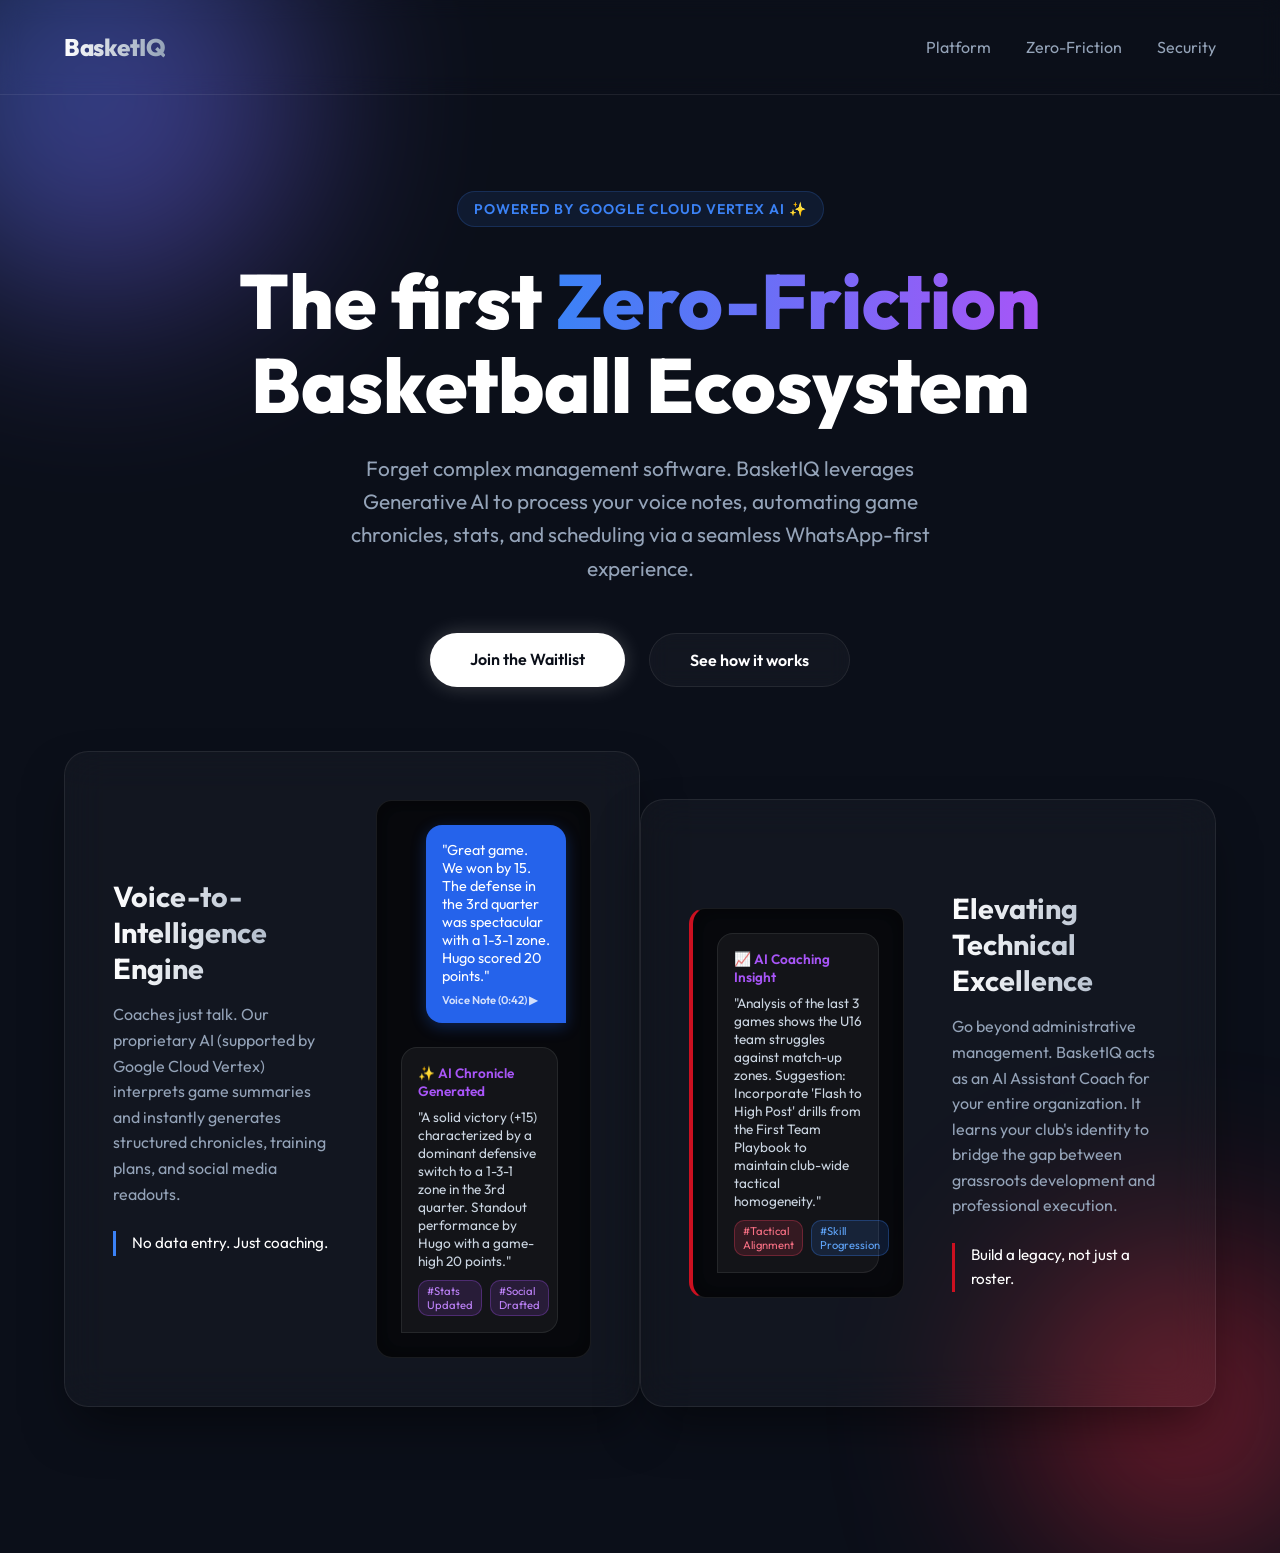
==== index.html @ 3ac37c99 "Update hero badge to Powered by Vertex AI" ====
<!DOCTYPE html>
<html lang="en">
<head>
    <meta charset="UTF-8">
    <meta name="viewport" content="width=device-width, initial-scale=1.0">
    <title>BasketIQ | The Zero-Friction AI Basketball Platform</title>
    <meta name="description" content="Revolutionizing basketball club management with Generative AI and WhatsApp-first administration.">
    <link rel="preconnect" href="https://fonts.googleapis.com">
    <link rel="preconnect" href="https://fonts.gstatic.com" crossorigin>
    <link href="https://fonts.googleapis.com/css2?family=Outfit:wght@300;400;600;800&display=swap" rel="stylesheet">
    <style>
        :root {
            --bg-color: #0b0f19;
            --text-main: #ffffff;
            --text-muted: #94a3b8;
            --accent-primary: #3b82f6;
            --accent-glow: rgba(59, 130, 246, 0.4);
            --accent-secondary: #cc1020; /* A nod to Spain/BasketCanada Red */
            --glass-bg: rgba(255, 255, 255, 0.03);
            --glass-border: rgba(255, 255, 255, 0.08);
        }

        * {
            margin: 0;
            padding: 0;
            box-sizing: border-box;
            font-family: 'Outfit', sans-serif;
        }

        body {
            background-color: var(--bg-color);
            color: var(--text-main);
            min-height: 100vh;
            overflow-x: hidden;
            position: relative;
        }

        /* Dynamic Background Orbs */
        .orb {
            position: absolute;
            border-radius: 50%;
            filter: blur(100px);
            z-index: -1;
            opacity: 0.5;
            animation: float 20s infinite ease-in-out;
        }

        .orb-1 {
            width: 400px;
            height: 400px;
            background: linear-gradient(135deg, var(--accent-primary), #8b5cf6);
            top: -100px;
            left: -100px;
        }

        .orb-2 {
            width: 300px;
            height: 300px;
            background: linear-gradient(135deg, var(--accent-secondary), #f43f5e);
            bottom: -50px;
            right: -50px;
            animation-delay: -10s;
        }

        @keyframes float {
            0%, 100% { transform: translate(0, 0) scale(1); }
            33% { transform: translate(30px, -50px) scale(1.1); }
            66% { transform: translate(-20px, 20px) scale(0.9); }
        }

        /* Navigation */
        nav {
            display: flex;
            justify-content: space-between;
            align-items: center;
            padding: 2rem 5%;
            backdrop-filter: blur(10px);
            border-bottom: 1px solid var(--glass-border);
            position: relative;
            z-index: 10;
        }

        .logo {
            font-size: 1.5rem;
            font-weight: 800;
            background: linear-gradient(to right, #fff, var(--text-muted));
            -webkit-background-clip: text;
            -webkit-text-fill-color: transparent;
            letter-spacing: -0.5px;
        }

        .nav-links a {
            color: var(--text-muted);
            text-decoration: none;
            margin-left: 2rem;
            font-weight: 400;
            transition: color 0.3s ease;
        }

        .nav-links a:hover {
            color: var(--text-main);
        }

        /* Hero Section */
        .hero {
            display: flex;
            flex-direction: column;
            align-items: center;
            justify-content: center;
            text-align: center;
            padding: 6rem 5% 4rem;
            min-height: 70vh;
            position: relative;
            z-index: 10;
        }

        .badge {
            background: rgba(59, 130, 246, 0.1);
            color: var(--accent-primary);
            padding: 0.5rem 1rem;
            border-radius: 20px;
            font-size: 0.875rem;
            font-weight: 600;
            margin-bottom: 2rem;
            border: 1px solid rgba(59, 130, 246, 0.2);
            text-transform: uppercase;
            letter-spacing: 1px;
            animation: pulse-border 2s infinite;
        }

        @keyframes pulse-border {
            0% { border-color: rgba(59, 130, 246, 0.2); }
            50% { border-color: rgba(59, 130, 246, 0.6); }
            100% { border-color: rgba(59, 130, 246, 0.2); }
        }

        h1 {
            font-size: clamp(3rem, 6vw, 5rem);
            font-weight: 800;
            line-height: 1.1;
            margin-bottom: 1.5rem;
            max-width: 900px;
        }

        h1 span {
            background: linear-gradient(to right, var(--accent-primary), #a855f7);
            -webkit-background-clip: text;
            -webkit-text-fill-color: transparent;
        }

        .subtitle {
            font-size: clamp(1.1rem, 2vw, 1.3rem);
            color: var(--text-muted);
            max-width: 600px;
            margin-bottom: 3rem;
            line-height: 1.6;
        }

        .cta-group {
            display: flex;
            gap: 1.5rem;
            flex-wrap: wrap;
            justify-content: center;
        }

        .btn {
            padding: 1rem 2.5rem;
            border-radius: 50px;
            font-size: 1rem;
            font-weight: 600;
            text-decoration: none;
            transition: all 0.3s ease;
            cursor: pointer;
        }

        .btn-primary {
            background: var(--text-main);
            color: var(--bg-color);
            border: none;
            box-shadow: 0 0 20px rgba(255,255,255,0.2);
            position: relative;
            overflow: hidden;
        }

        .btn-primary:after {
            content: '';
            position: absolute;
            top: 0;
            left: -100%;
            width: 100%;
            height: 100%;
            background: linear-gradient(90deg, transparent, rgba(255,255,255,0.2), transparent);
            transition: 0.5s;
        }

        .btn-primary:hover:after {
            left: 100%;
        }

        .btn-primary:hover {
            transform: translateY(-2px);
            box-shadow: 0 0 30px rgba(255,255,255,0.4);
        }

        .btn-secondary {
            background: var(--glass-bg);
            color: var(--text-main);
            border: 1px solid var(--glass-border);
            backdrop-filter: blur(10px);
        }

        .btn-secondary:hover {
            background: rgba(255, 255, 255, 0.08);
            border-color: rgba(255, 255, 255, 0.2);
        }

        /* Feature Showcase (Glassmorphism) */
        .features {
            display: flex;
            justify-content: center;
            padding: 0 5% 6rem;
            position: relative;
            z-index: 10;
        }

        .glass-card {
            background: var(--glass-bg);
            border: 1px solid var(--glass-border);
            border-radius: 24px;
            padding: 3rem;
            max-width: 900px;
            width: 100%;
            backdrop-filter: blur(20px);
            box-shadow: 0 25px 50px -12px rgba(0, 0, 0, 0.5);
            display: grid;
            grid-template-columns: 1fr 1fr;
            gap: 3rem;
            align-items: center;
            transition: transform 0.3s ease;
        }

        .glass-card:hover {
            transform: translateY(-5px);
            border-color: rgba(255, 255, 255, 0.15);
        }

        .feature-text h3 {
            font-size: 1.8rem;
            margin-bottom: 1rem;
            background: linear-gradient(to right, #fff, #94a3b8);
            -webkit-background-clip: text;
            -webkit-text-fill-color: transparent;
        }

        .feature-text p {
            color: var(--text-muted);
            line-height: 1.6;
            margin-bottom: 1.5rem;
        }

        .mockup {
            background: rgba(0,0,0,0.6);
            border: 1px solid var(--glass-border);
            border-radius: 16px;
            padding: 1.5rem;
            position: relative;
            overflow: hidden;
            box-shadow: inset 0 0 20px rgba(0,0,0,0.5);
        }

        .chat-bubble {
            background: #2563eb;
            color: white;
            padding: 1rem;
            border-radius: 16px 16px 0 16px;
            font-size: 0.9rem;
            margin-bottom: 1.5rem;
            width: 85%;
            margin-left: auto;
            position: relative;
            box-shadow: 0 4px 15px rgba(37, 99, 235, 0.3);
        }

        .chat-bubble::after {
            content: 'Voice Note (0:42) ▶';
            display: block;
            font-size: 0.7rem;
            opacity: 0.8;
            margin-top: 8px;
            font-weight: 600;
        }

        .ai-response {
            background: rgba(255, 255, 255, 0.05);
            border: 1px solid var(--glass-border);
            padding: 1rem;
            border-radius: 16px 16px 16px 0;
            font-size: 0.85rem;
            color: #cbd5e1;
            width: 95%;
            position: relative;
        }

        .ai-response strong {
            color: #a855f7;
            display: flex;
            align-items: center;
            gap: 5px;
            margin-bottom: 8px;
            font-weight: 600;
        }

        .ai-response .tags {
            margin-top: 10px;
            display: flex;
            gap: 8px;
        }

        .ai-response .tag {
            background: rgba(168, 85, 247, 0.15);
            color: #c084fc;
            padding: 3px 8px;
            border-radius: 10px;
            font-size: 0.7rem;
            border: 1px solid rgba(168, 85, 247, 0.3);
        }

        @media (max-width: 768px) {
            .glass-card {
                grid-template-columns: 1fr;
                padding: 2rem;
            }
            .nav-links {
                display: none;
            }
        }
    </style>
</head>
<body>
    <div class="orb orb-1"></div>
    <div class="orb orb-2"></div>

    <nav>
        <div class="logo">BasketIQ</div>
        <div class="nav-links">
            <a href="#demo">Platform</a>
            <a href="#">Zero-Friction</a>
            <a href="#">Security</a>
        </div>
    </nav>

    <main>
        <section class="hero">
            <div class="badge">Powered by Google Cloud Vertex AI ✨</div>
            <h1>The first <span>Zero-Friction</span><br>Basketball Ecosystem</h1>
            <p class="subtitle">Forget complex management software. BasketIQ leverages Generative AI to process your voice notes, automating game chronicles, stats, and scheduling via a seamless WhatsApp-first experience.</p>
            
            <div class="cta-group">
                <a href="mailto:ceo@basketiq.io" class="btn btn-primary">Join the Waitlist</a>
                <a href="#demo" class="btn btn-secondary">See how it works</a>
            </div>
        </section>

        <section class="features" id="demo">
            <div class="glass-card">
                <div class="feature-text">
                    <h3>Voice-to-Intelligence Engine</h3>
                    <p>Coaches just talk. Our proprietary AI (supported by Google Cloud Vertex) interprets game summaries and instantly generates structured chronicles, training plans, and social media readouts.</p>
                    <p style="font-size: 0.95rem; border-left: 3px solid var(--accent-primary); padding-left: 1rem; color: #fff;">No data entry. Just coaching.</p>
                </div>
                <div class="mockup">
                    <div class="chat-bubble">
                        "Great game. We won by 15. The defense in the 3rd quarter was spectacular with a 1-3-1 zone. Hugo scored 20 points."
                    </div>
                    <div class="ai-response">
                        <strong>✨ AI Chronicle Generated</strong>
                        "A solid victory (+15) characterized by a dominant defensive switch to a 1-3-1 zone in the 3rd quarter. Standout performance by Hugo with a game-high 20 points."
                        <div class="tags">
                            <span class="tag">#Stats Updated</span>
                            <span class="tag">#Social Drafted</span>
                        </div>
                    </div>
                </div>
            </div>

            <div class="glass-card" style="margin-top: 3rem;">
                <div class="mockup" style="border-left: 4px solid var(--accent-secondary);">
                    <div class="ai-response" style="width: 100%;">
                        <strong>📈 AI Coaching Insight</strong>
                        "Analysis of the last 3 games shows the U16 team struggles against match-up zones. Suggestion: Incorporate 'Flash to High Post' drills from the First Team Playbook to maintain club-wide tactical homogeneity."
                        <div class="tags">
                            <span class="tag" style="background: rgba(244, 63, 94, 0.15); color: #fb7185; border-color: rgba(244, 63, 94, 0.3);">#Tactical Alignment</span>
                            <span class="tag" style="background: rgba(59, 130, 246, 0.15); color: #60a5fa; border-color: rgba(59, 130, 246, 0.3);">#Skill Progression</span>
                        </div>
                    </div>
                </div>
                <div class="feature-text">
                    <h3>Elevating Technical Excellence</h3>
                    <p>Go beyond administrative management. BasketIQ acts as an AI Assistant Coach for your entire organization. It learns your club's identity to bridge the gap between grassroots development and professional execution.</p>
                    <p style="font-size: 0.95rem; border-left: 3px solid var(--accent-secondary); padding-left: 1rem; color: #fff;">Build a legacy, not just a roster.</p>
                </div>
            </div>
        </section>
    </main>
</body>
</html>
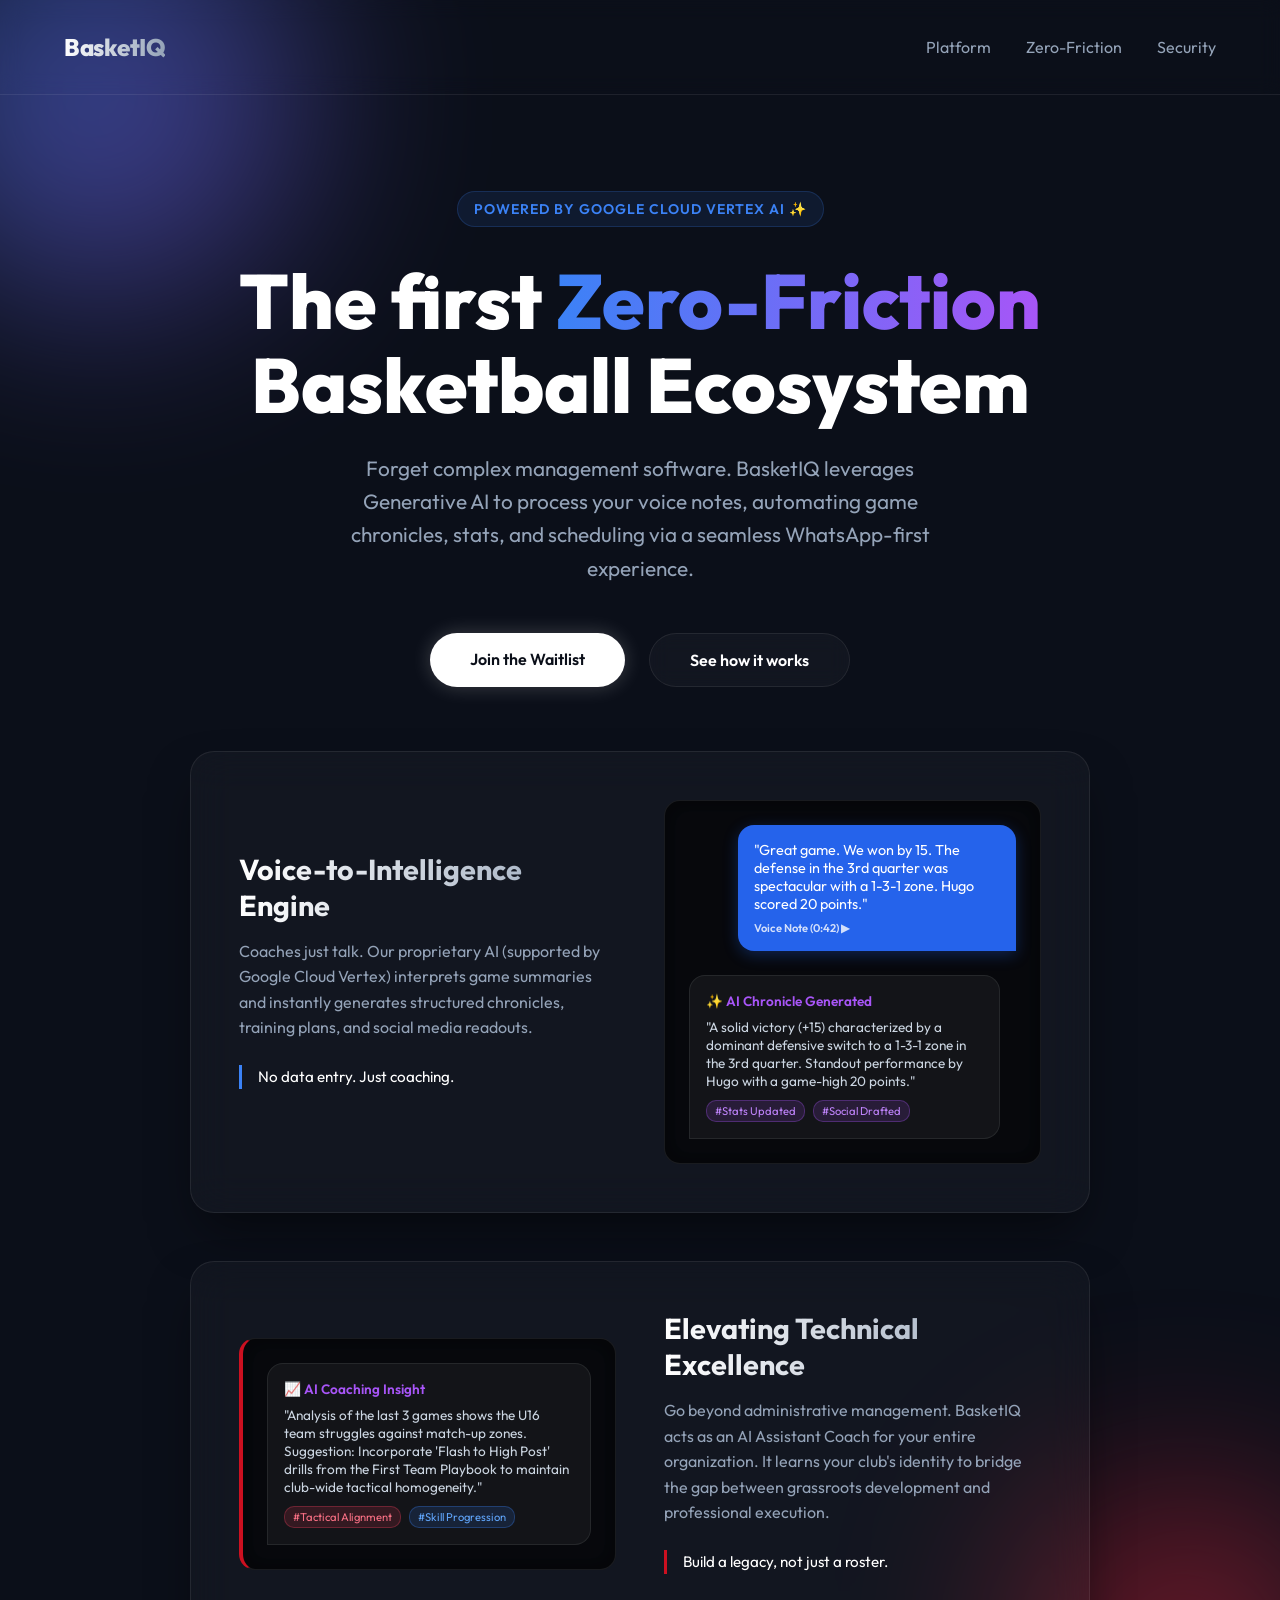
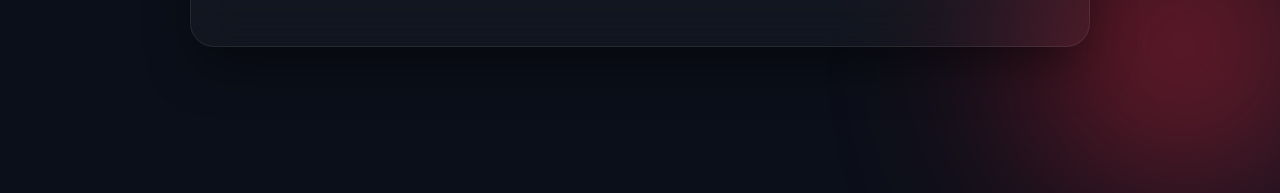
==== commit b4357c67: "Mobile first UI overhaul" ====
--- a/index.html
+++ b/index.html
@@ -217,7 +217,8 @@
         /* Feature Showcase (Glassmorphism) */
         .features {
             display: flex;
-            justify-content: center;
+            flex-direction: column;
+            align-items: center;
             padding: 0 5% 6rem;
             position: relative;
             z-index: 10;
@@ -326,12 +327,41 @@
         }
 
         @media (max-width: 768px) {
+            h1 {
+                font-size: 2.2rem;
+            }
+            .subtitle {
+                font-size: 1rem;
+            }
+            .hero {
+                padding: 4rem 5% 2rem;
+                min-height: auto;
+            }
+            .features {
+                padding-bottom: 3rem;
+            }
             .glass-card {
                 grid-template-columns: 1fr;
-                padding: 2rem;
+                padding: 1.5rem;
+                gap: 1.5rem;
+            }
+            .glass-card:nth-child(even) > .feature-text {
+                grid-row: 1;
             }
             .nav-links {
                 display: none;
+            }
+            .cta-group {
+                flex-direction: column;
+                width: 100%;
+                gap: 1rem;
+            }
+            .btn {
+                width: 100%;
+                text-align: center;
+            }
+            .chat-bubble, .ai-response {
+                width: 100%;
             }
         }
     </style>
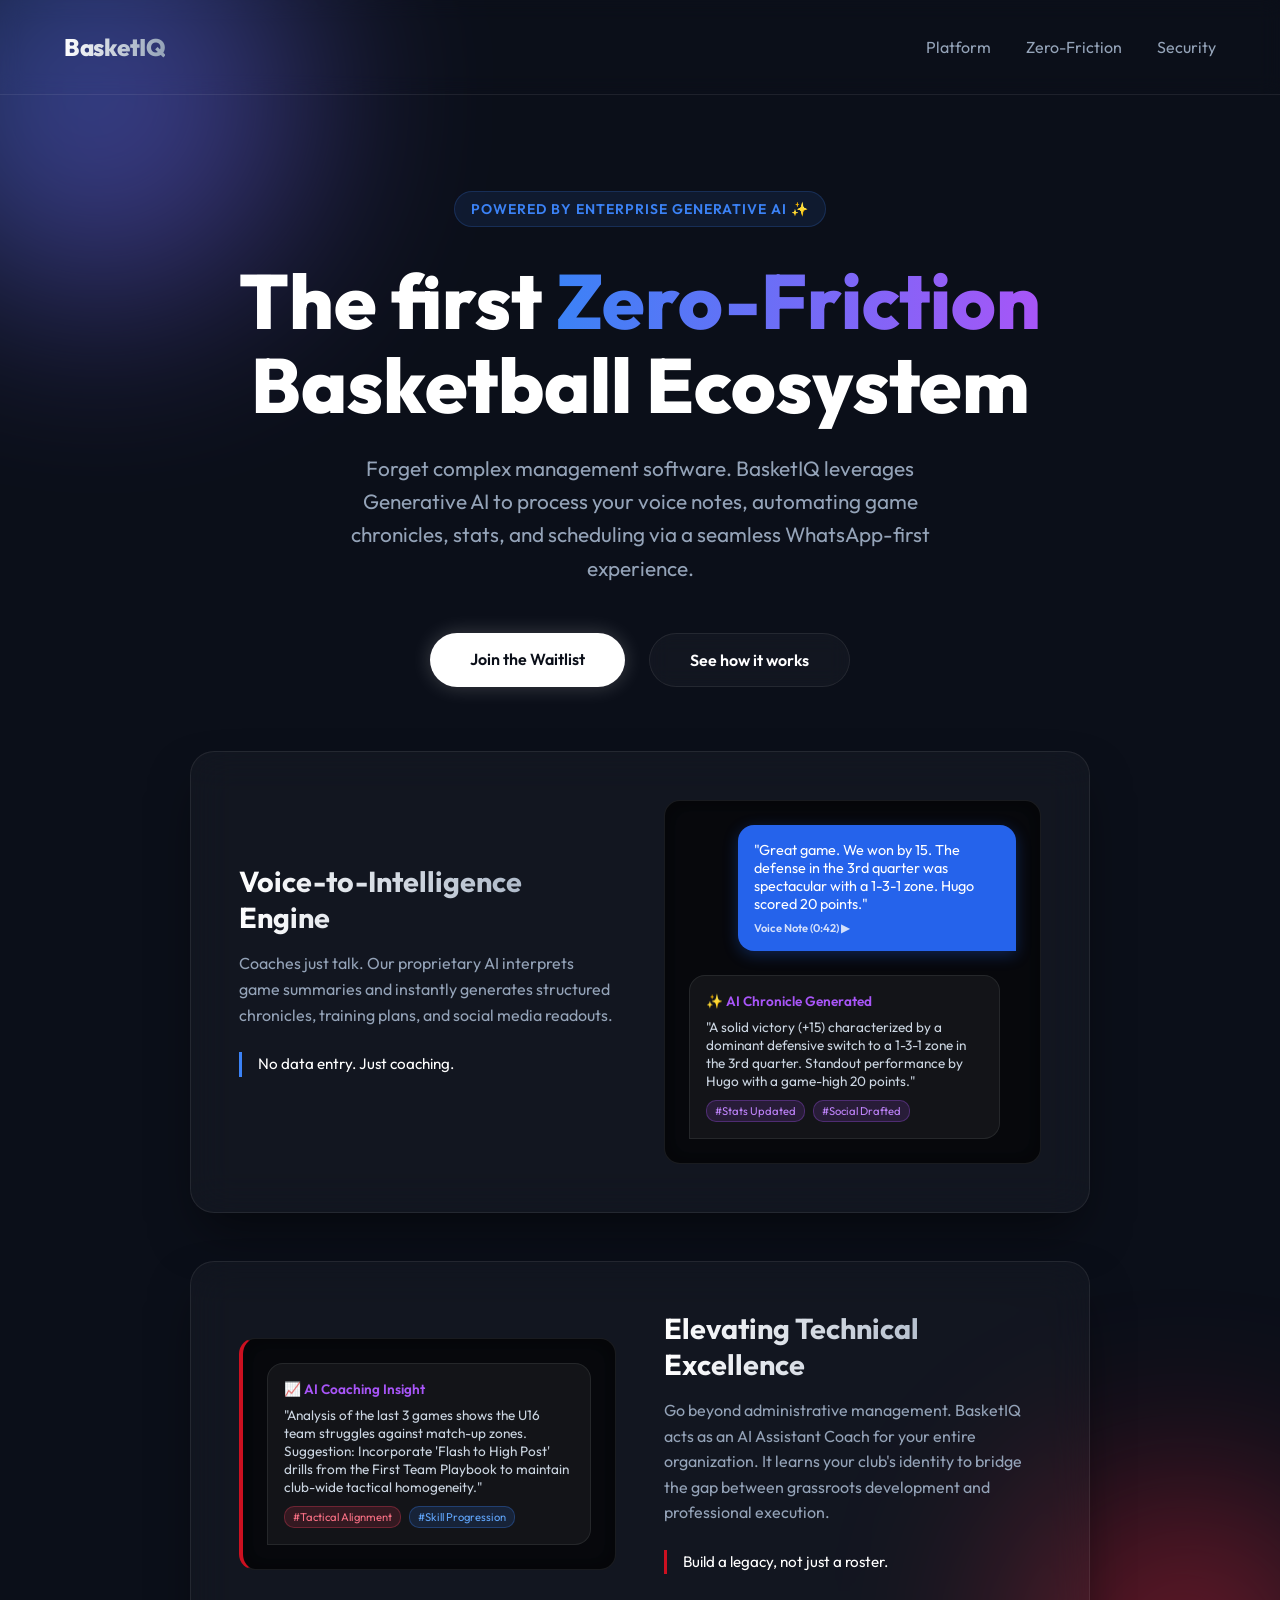
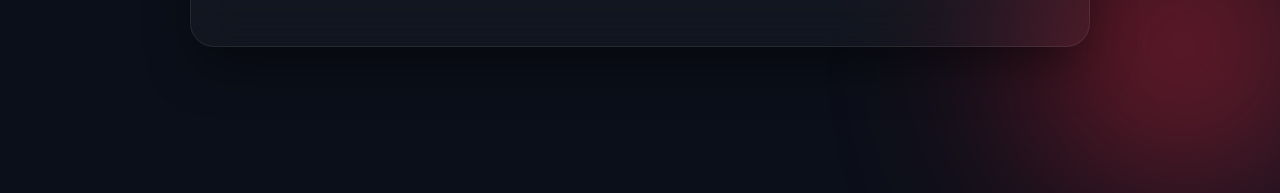
==== commit e116d0c9: "Make AI branding cloud-agnostic" ====
--- a/index.html
+++ b/index.html
@@ -381,7 +381,7 @@
 
     <main>
         <section class="hero">
-            <div class="badge">Powered by Google Cloud Vertex AI ✨</div>
+            <div class="badge">Powered by Enterprise Generative AI ✨</div>
             <h1>The first <span>Zero-Friction</span><br>Basketball Ecosystem</h1>
             <p class="subtitle">Forget complex management software. BasketIQ leverages Generative AI to process your voice notes, automating game chronicles, stats, and scheduling via a seamless WhatsApp-first experience.</p>
             
@@ -395,7 +395,7 @@
             <div class="glass-card">
                 <div class="feature-text">
                     <h3>Voice-to-Intelligence Engine</h3>
-                    <p>Coaches just talk. Our proprietary AI (supported by Google Cloud Vertex) interprets game summaries and instantly generates structured chronicles, training plans, and social media readouts.</p>
+                    <p>Coaches just talk. Our proprietary AI interprets game summaries and instantly generates structured chronicles, training plans, and social media readouts.</p>
                     <p style="font-size: 0.95rem; border-left: 3px solid var(--accent-primary); padding-left: 1rem; color: #fff;">No data entry. Just coaching.</p>
                 </div>
                 <div class="mockup">
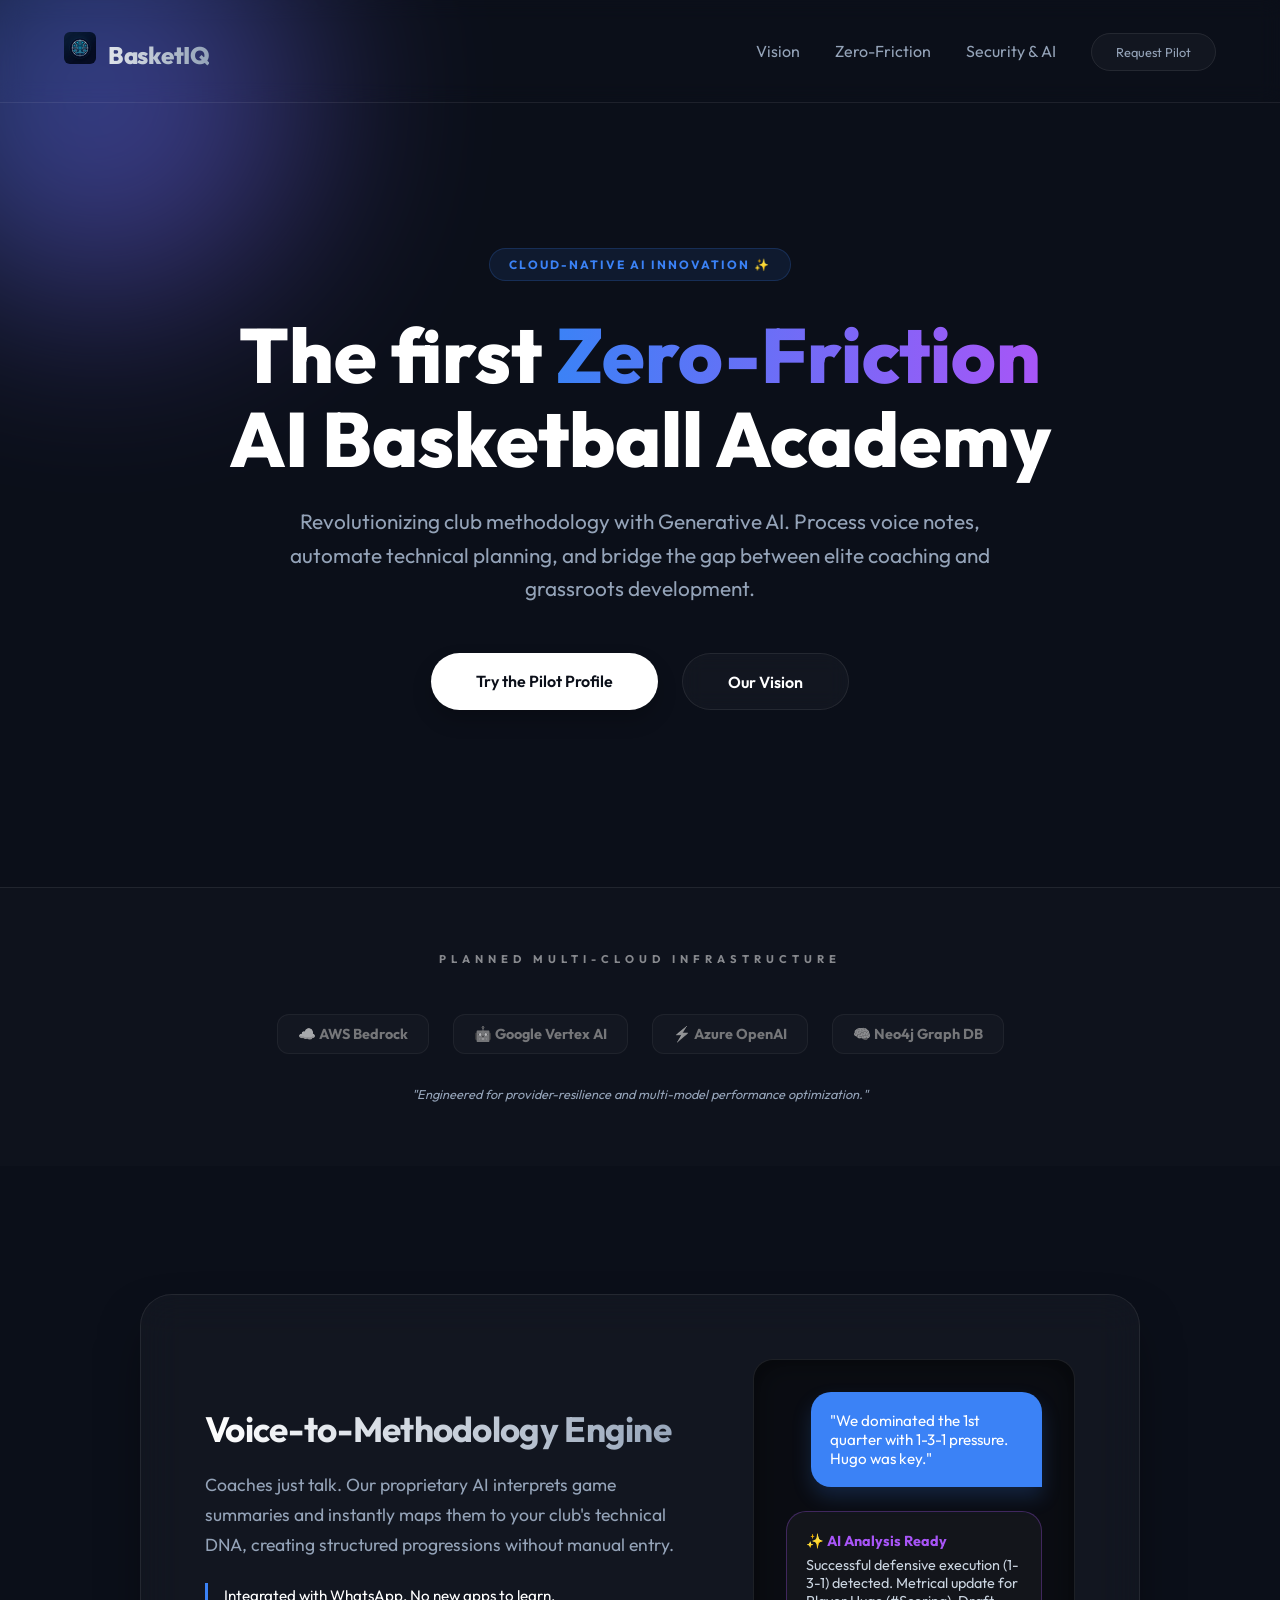
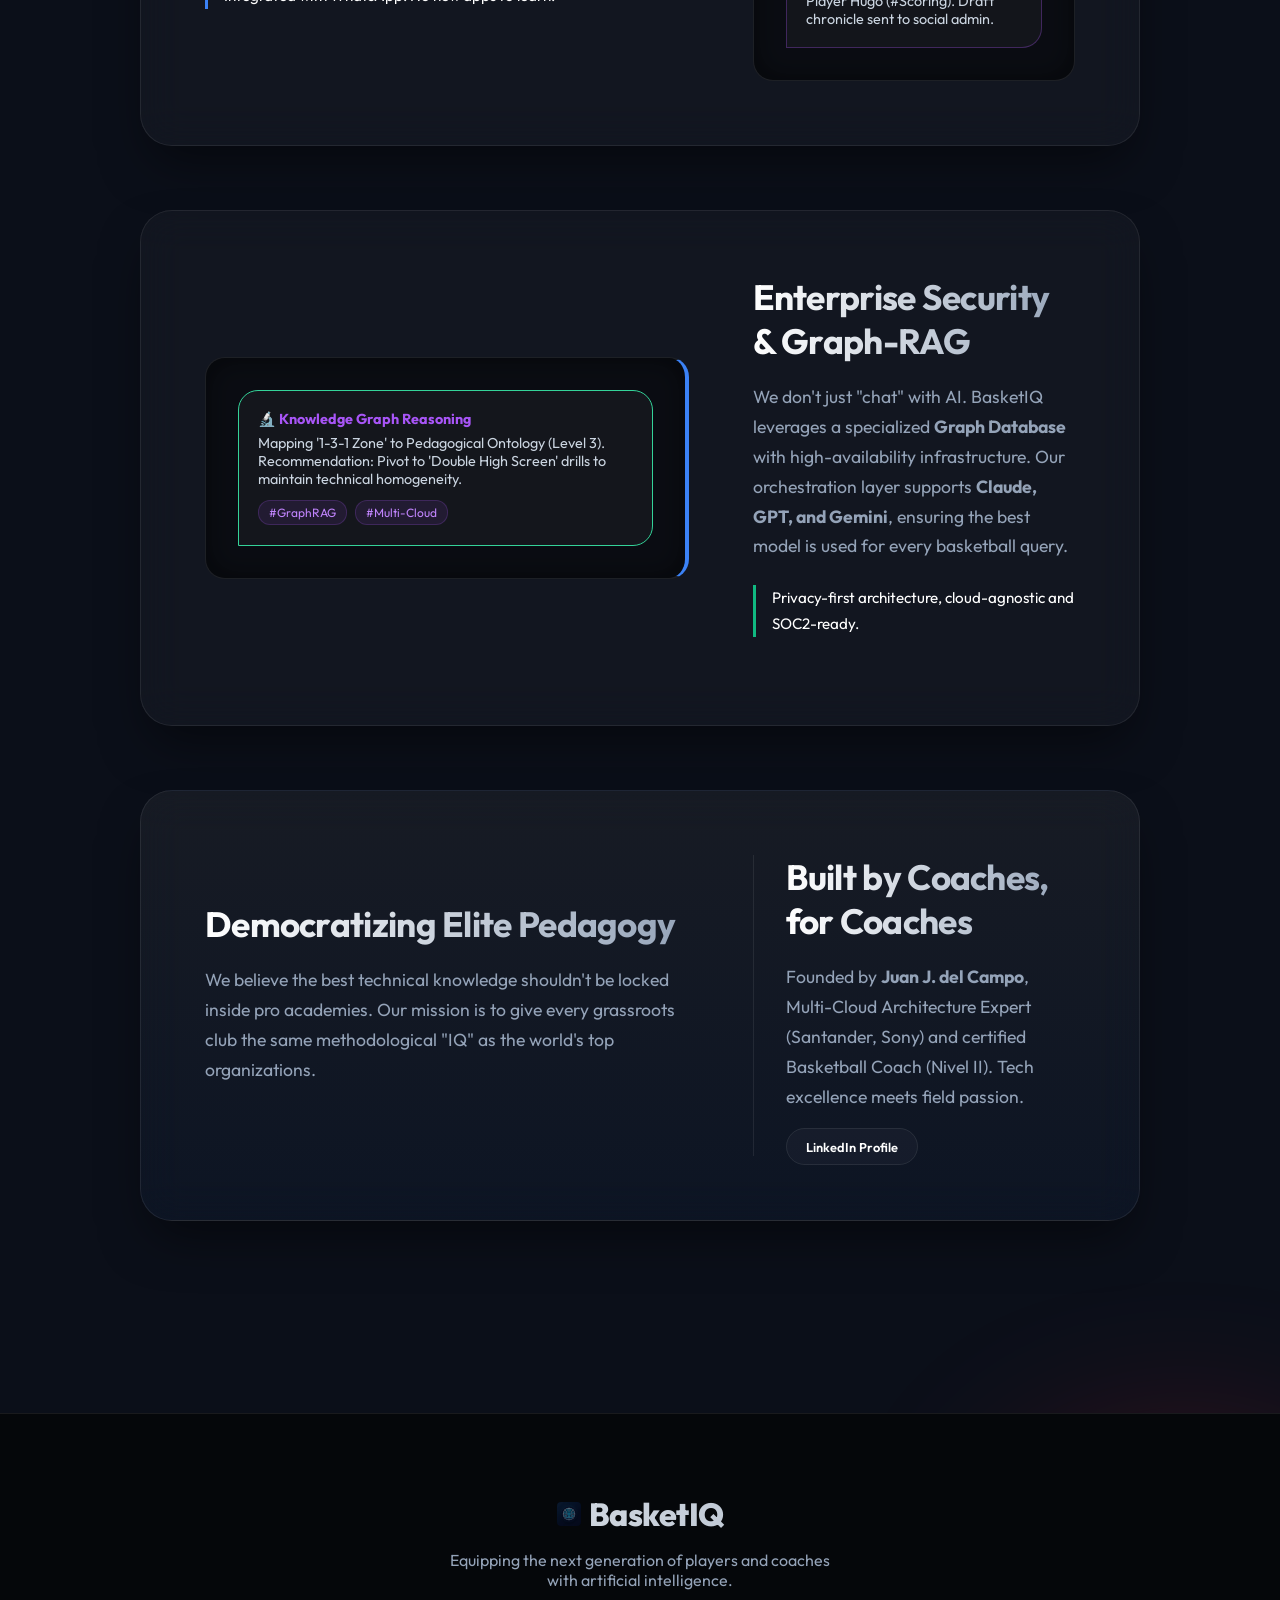
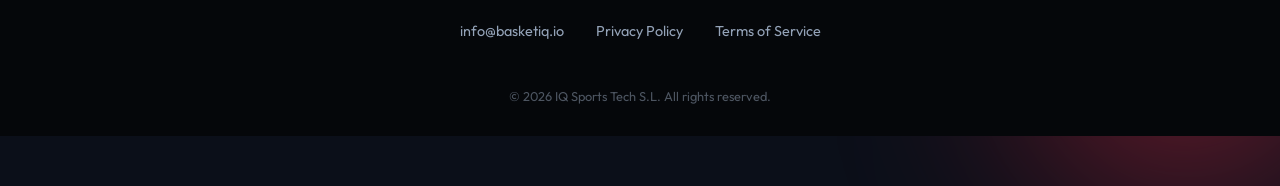
==== commit 454845a2: "feat: professional branding overhaul (SEO, logos, multi-cloud, and bold styling fixes)" ====
--- a/index.html
+++ b/index.html
@@ -1,10 +1,20 @@
 <!DOCTYPE html>
 <html lang="en">
+
 <head>
     <meta charset="UTF-8">
     <meta name="viewport" content="width=device-width, initial-scale=1.0">
     <title>BasketIQ | The Zero-Friction AI Basketball Platform</title>
-    <meta name="description" content="Revolutionizing basketball club management with Generative AI and WhatsApp-first administration.">
+    <meta name="description" content="Revolutionizing basketball methodology with Generative AI. Advanced Graph-RAG engine for practicing planning, automated chronicles, and elite coaching insights.">
+    <meta property="og:type" content="website">
+    <meta property="og:url" content="https://basketiq.io/">
+    <meta property="og:title" content="BasketIQ | The Zero-Friction AI Basketball Platform">
+    <meta property="og:description" content="AI-powered basketball methodology. Scaling elite knowledge to every club with Zero-Friction voice processing.">
+    <meta property="twitter:card" content="summary_large_image">
+    <meta property="og:image" content="https://basketiq.io/assets/logo.png">
+    <link rel="icon" type="image/png" href="assets/logo.png">
+
+    <!-- Twitter -->
     <link rel="preconnect" href="https://fonts.googleapis.com">
     <link rel="preconnect" href="https://fonts.gstatic.com" crossorigin>
     <link href="https://fonts.googleapis.com/css2?family=Outfit:wght@300;400;600;800&display=swap" rel="stylesheet">
@@ -15,7 +25,7 @@
             --text-muted: #94a3b8;
             --accent-primary: #3b82f6;
             --accent-glow: rgba(59, 130, 246, 0.4);
-            --accent-secondary: #cc1020; /* A nod to Spain/BasketCanada Red */
+            --accent-secondary: #cc1020;
             --glass-bg: rgba(255, 255, 255, 0.03);
             --glass-border: rgba(255, 255, 255, 0.08);
         }
@@ -76,8 +86,9 @@
             padding: 2rem 5%;
             backdrop-filter: blur(10px);
             border-bottom: 1px solid var(--glass-border);
-            position: relative;
-            z-index: 10;
+            position: sticky;
+            top: 0;
+            z-index: 100;
         }
 
         .logo {
@@ -85,6 +96,7 @@
             font-weight: 800;
             background: linear-gradient(to right, #fff, var(--text-muted));
             -webkit-background-clip: text;
+            background-clip: text;
             -webkit-text-fill-color: transparent;
             letter-spacing: -0.5px;
         }
@@ -109,7 +121,7 @@
             justify-content: center;
             text-align: center;
             padding: 6rem 5% 4rem;
-            min-height: 70vh;
+            min-height: 80vh;
             position: relative;
             z-index: 10;
         }
@@ -117,21 +129,20 @@
         .badge {
             background: rgba(59, 130, 246, 0.1);
             color: var(--accent-primary);
-            padding: 0.5rem 1rem;
+            padding: 0.5rem 1.2rem;
             border-radius: 20px;
-            font-size: 0.875rem;
-            font-weight: 600;
+            font-size: 0.75rem;
+            font-weight: 700;
             margin-bottom: 2rem;
             border: 1px solid rgba(59, 130, 246, 0.2);
             text-transform: uppercase;
-            letter-spacing: 1px;
+            letter-spacing: 2px;
             animation: pulse-border 2s infinite;
         }
 
         @keyframes pulse-border {
-            0% { border-color: rgba(59, 130, 246, 0.2); }
-            50% { border-color: rgba(59, 130, 246, 0.6); }
-            100% { border-color: rgba(59, 130, 246, 0.2); }
+            0%, 100% { border-color: rgba(59, 130, 246, 0.2); box-shadow: 0 0 0px var(--accent-primary); }
+            50% { border-color: rgba(59, 130, 246, 0.6); box-shadow: 0 0 15px rgba(59, 130, 246, 0.2); }
         }
 
         h1 {
@@ -145,13 +156,14 @@
         h1 span {
             background: linear-gradient(to right, var(--accent-primary), #a855f7);
             -webkit-background-clip: text;
+            background-clip: text;
             -webkit-text-fill-color: transparent;
         }
 
         .subtitle {
             font-size: clamp(1.1rem, 2vw, 1.3rem);
             color: var(--text-muted);
-            max-width: 600px;
+            max-width: 700px;
             margin-bottom: 3rem;
             line-height: 1.6;
         }
@@ -164,12 +176,12 @@
         }
 
         .btn {
-            padding: 1rem 2.5rem;
+            padding: 1.1rem 2.8rem;
             border-radius: 50px;
             font-size: 1rem;
             font-weight: 600;
             text-decoration: none;
-            transition: all 0.3s ease;
+            transition: all 0.4s cubic-bezier(0.175, 0.885, 0.32, 1.275);
             cursor: pointer;
         }
 
@@ -177,29 +189,12 @@
             background: var(--text-main);
             color: var(--bg-color);
             border: none;
-            box-shadow: 0 0 20px rgba(255,255,255,0.2);
-            position: relative;
-            overflow: hidden;
-        }
-
-        .btn-primary:after {
-            content: '';
-            position: absolute;
-            top: 0;
-            left: -100%;
-            width: 100%;
-            height: 100%;
-            background: linear-gradient(90deg, transparent, rgba(255,255,255,0.2), transparent);
-            transition: 0.5s;
-        }
-
-        .btn-primary:hover:after {
-            left: 100%;
+            box-shadow: 0 10px 20px rgba(0, 0, 0, 0.2);
         }
 
         .btn-primary:hover {
-            transform: translateY(-2px);
-            box-shadow: 0 0 30px rgba(255,255,255,0.4);
+            transform: translateY(-4px) scale(1.02);
+            box-shadow: 0 20px 30px rgba(0, 0, 0, 0.4), 0 0 20px rgba(255, 255, 255, 0.2);
         }
 
         .btn-secondary {
@@ -211,15 +206,16 @@
 
         .btn-secondary:hover {
             background: rgba(255, 255, 255, 0.08);
-            border-color: rgba(255, 255, 255, 0.2);
-        }
-
-        /* Feature Showcase (Glassmorphism) */
+            border-color: rgba(255, 255, 255, 0.3);
+            transform: translateY(-2px);
+        }
+
+        /* Feature Showcase */
         .features {
             display: flex;
             flex-direction: column;
             align-items: center;
-            padding: 0 5% 6rem;
+            padding: 4rem 5% 8rem;
             position: relative;
             z-index: 10;
         }
@@ -227,210 +223,267 @@
         .glass-card {
             background: var(--glass-bg);
             border: 1px solid var(--glass-border);
-            border-radius: 24px;
-            padding: 3rem;
-            max-width: 900px;
+            border-radius: 32px;
+            padding: 4rem;
+            max-width: 1000px;
             width: 100%;
             backdrop-filter: blur(20px);
             box-shadow: 0 25px 50px -12px rgba(0, 0, 0, 0.5);
             display: grid;
-            grid-template-columns: 1fr 1fr;
-            gap: 3rem;
-            align-items: center;
-            transition: transform 0.3s ease;
+            grid-template-columns: 1.2fr 0.8fr;
+            gap: 4rem;
+            align-items: center;
+            transition: all 0.4s ease;
+            margin-bottom: 4rem;
         }
 
         .glass-card:hover {
-            transform: translateY(-5px);
             border-color: rgba(255, 255, 255, 0.15);
+            background: rgba(255, 255, 255, 0.05);
         }
 
         .feature-text h3 {
-            font-size: 1.8rem;
-            margin-bottom: 1rem;
+            font-size: 2.2rem;
+            margin-bottom: 1.2rem;
             background: linear-gradient(to right, #fff, #94a3b8);
             -webkit-background-clip: text;
+            background-clip: text;
             -webkit-text-fill-color: transparent;
+            letter-spacing: -0.02em;
         }
 
         .feature-text p {
             color: var(--text-muted);
-            line-height: 1.6;
+            line-height: 1.7;
             margin-bottom: 1.5rem;
+            font-size: 1.1rem;
         }
 
         .mockup {
-            background: rgba(0,0,0,0.6);
+            background: rgba(0, 0, 0, 0.4);
             border: 1px solid var(--glass-border);
-            border-radius: 16px;
-            padding: 1.5rem;
+            border-radius: 20px;
+            padding: 2rem;
             position: relative;
-            overflow: hidden;
-            box-shadow: inset 0 0 20px rgba(0,0,0,0.5);
+            box-shadow: inset 0 0 30px rgba(0, 0, 0, 0.5);
         }
 
         .chat-bubble {
-            background: #2563eb;
+            background: var(--accent-primary);
             color: white;
-            padding: 1rem;
-            border-radius: 16px 16px 0 16px;
+            padding: 1.2rem;
+            border-radius: 20px 20px 0 20px;
+            font-size: 0.95rem;
+            margin-bottom: 1.5rem;
+            width: 90%;
+            margin-left: auto;
+            box-shadow: 0 10px 20px rgba(59, 130, 246, 0.2);
+        }
+
+        .ai-response {
+            background: rgba(255, 255, 255, 0.04);
+            border: 1px solid rgba(168, 85, 247, 0.3);
+            padding: 1.2rem;
+            border-radius: 20px 20px 20px 0;
             font-size: 0.9rem;
-            margin-bottom: 1.5rem;
-            width: 85%;
-            margin-left: auto;
-            position: relative;
-            box-shadow: 0 4px 15px rgba(37, 99, 235, 0.3);
-        }
-
-        .chat-bubble::after {
-            content: 'Voice Note (0:42) ▶';
-            display: block;
-            font-size: 0.7rem;
-            opacity: 0.8;
-            margin-top: 8px;
-            font-weight: 600;
-        }
-
-        .ai-response {
-            background: rgba(255, 255, 255, 0.05);
-            border: 1px solid var(--glass-border);
-            padding: 1rem;
-            border-radius: 16px 16px 16px 0;
-            font-size: 0.85rem;
             color: #cbd5e1;
-            width: 95%;
-            position: relative;
+            width: 100%;
         }
 
         .ai-response strong {
             color: #a855f7;
-            display: flex;
-            align-items: center;
-            gap: 5px;
-            margin-bottom: 8px;
-            font-weight: 600;
-        }
-
-        .ai-response .tags {
-            margin-top: 10px;
-            display: flex;
-            gap: 8px;
-        }
-
-        .ai-response .tag {
-            background: rgba(168, 85, 247, 0.15);
+            display: block;
+            margin-bottom: 6px;
+            font-weight: 700;
+        }
+
+        .tags { display: flex; gap: 8px; margin-top: 12px; }
+        .tag {
+            background: rgba(168, 85, 247, 0.1);
             color: #c084fc;
-            padding: 3px 8px;
-            border-radius: 10px;
-            font-size: 0.7rem;
-            border: 1px solid rgba(168, 85, 247, 0.3);
-        }
-
-        @media (max-width: 768px) {
-            h1 {
-                font-size: 2.2rem;
-            }
-            .subtitle {
-                font-size: 1rem;
-            }
-            .hero {
-                padding: 4rem 5% 2rem;
-                min-height: auto;
-            }
-            .features {
-                padding-bottom: 3rem;
-            }
-            .glass-card {
-                grid-template-columns: 1fr;
-                padding: 1.5rem;
-                gap: 1.5rem;
-            }
-            .glass-card:nth-child(even) > .feature-text {
-                grid-row: 1;
-            }
-            .nav-links {
-                display: none;
-            }
-            .cta-group {
-                flex-direction: column;
-                width: 100%;
-                gap: 1rem;
-            }
-            .btn {
-                width: 100%;
-                text-align: center;
-            }
-            .chat-bubble, .ai-response {
-                width: 100%;
-            }
+            padding: 4px 10px;
+            border-radius: 12px;
+            font-size: 0.75rem;
+            border: 1px solid rgba(168, 85, 247, 0.2);
+        }
+
+        /* Partners Section */
+        .partners {
+            padding: 4rem 5%;
+            text-align: center;
+            border-top: 1px solid var(--glass-border);
+            background: rgba(255, 255, 255, 0.01);
+        }
+
+        .partners h4 {
+            font-size: 0.9rem;
+            color: var(--text-muted);
+            text-transform: uppercase;
+            letter-spacing: 3px;
+            margin-bottom: 3rem;
+        }
+
+        .partner-grid {
+            display: flex;
+            justify-content: center;
+            align-items: center;
+            gap: 5rem;
+            flex-wrap: wrap;
+            opacity: 0.7;
+            filter: grayscale(1);
+            transition: all 0.5s ease;
+        }
+
+        .partner-grid:hover {
+            opacity: 1;
+            filter: grayscale(0);
+        }
+
+        .partner-item {
+            font-size: 1.2rem;
+            font-weight: 700;
+            color: var(--text-muted);
+            display: flex;
+            align-items: center;
+            gap: 10px;
+        }
+
+        /* Footer */
+        footer {
+            padding: 5rem 5% 2rem;
+            background: #05070a;
+            border-top: 1px solid var(--glass-border);
+            text-align: center;
+        }
+
+        .footer-logo { font-size: 2rem; font-weight: 800; margin-bottom: 1rem; }
+        .footer-links { display: flex; justify-content: center; gap: 2rem; margin: 2rem 0; }
+        .footer-links a { color: var(--text-muted); text-decoration: none; font-size: 0.9rem; }
+        .copy { color: var(--text-muted); font-size: 0.8rem; margin-top: 3rem; opacity: 0.5; }
+
+        @media (max-width: 850px) {
+            .glass-card { grid-template-columns: 1fr; padding: 2rem; }
+            .feature-text h3 { font-size: 1.8rem; }
+            .partner-grid { gap: 2rem; }
         }
     </style>
 </head>
+
 <body>
     <div class="orb orb-1"></div>
     <div class="orb orb-2"></div>
 
     <nav>
-        <div class="logo">BasketIQ</div>
+        <div class="logo"><img src="assets/logo.png" alt="BasketIQ Logo" style="width: 32px; height: 32px; margin-right: 12px; border-radius: 6px;">BasketIQ</div>
         <div class="nav-links">
-            <a href="#demo">Platform</a>
-            <a href="#">Zero-Friction</a>
-            <a href="#">Security</a>
+            <a href="#vision">Vision</a>
+            <a href="#zero-friction">Zero-Friction</a>
+            <a href="#security">Security & AI</a>
+            <a href="mailto:info@basketiq.io" class="btn btn-secondary" style="padding: 0.6rem 1.5rem; font-size: 0.8rem;">Request Pilot</a>
         </div>
     </nav>
 
     <main>
         <section class="hero">
-            <div class="badge">Powered by Enterprise Generative AI ✨</div>
-            <h1>The first <span>Zero-Friction</span><br>Basketball Ecosystem</h1>
-            <p class="subtitle">Forget complex management software. BasketIQ leverages Generative AI to process your voice notes, automating game chronicles, stats, and scheduling via a seamless WhatsApp-first experience.</p>
-            
+            <div class="badge">Cloud-Native AI Innovation ✨</div>
+            <h1>The first <span>Zero-Friction</span><br>AI Basketball Academy</h1>
+            <p class="subtitle">Revolutionizing club methodology with Generative AI. Process voice notes, automate technical planning, and bridge the gap between elite coaching and grassroots development.
+            </p>
+
             <div class="cta-group">
-                <a href="mailto:ceo@basketiq.io" class="btn btn-primary">Join the Waitlist</a>
-                <a href="#demo" class="btn btn-secondary">See how it works</a>
+                <a href="mailto:ceo@basketiq.io" class="btn btn-primary">Try the Pilot Profile</a>
+                <a href="#vision" class="btn btn-secondary">Our Vision</a>
             </div>
         </section>
 
-        <section class="features" id="demo">
+        <section class="partners" style="margin: 4rem 0; opacity: 1;">
+            <h4 style="font-size: 0.7rem; letter-spacing: 5px; color: rgba(255,255,255,0.5); text-transform: uppercase;">Planned Multi-Cloud Infrastructure</h4>
+            <div class="partner-grid" style="margin-top: 2rem; display: flex; justify-content: center; gap: 1.5rem; flex-wrap: wrap;">
+                <div class="partner-item tech-pill">☁️ AWS Bedrock</div>
+                <div class="partner-item tech-pill">🤖 Google Vertex AI</div>
+                <div class="partner-item tech-pill">⚡ Azure OpenAI</div>
+                <div class="partner-item tech-pill">🧠 Neo4j Graph DB</div>
+            </div>
+            <p style="font-size: 0.8rem; color: var(--text-muted); margin-top: 2rem; font-style: italic; max-width: 600px; margin-left: auto; margin-right: auto;">"Engineered for provider-resilience and multi-model performance optimization."</p>
+        </section>
+
+        <style>
+            .tech-pill {
+                font-size: 0.9rem; 
+                border: 1px solid var(--glass-border); 
+                padding: 10px 20px; 
+                border-radius: 12px; 
+                background: rgba(255,255,255,0.03);
+                transition: all 0.3s ease;
+                cursor: default;
+            }
+            .tech-pill:hover {
+                background: rgba(59, 130, 246, 0.1);
+                border-color: var(--accent-primary);
+                transform: translateY(-2px);
+                box-shadow: 0 10px 20px rgba(59, 130, 246, 0.15);
+            }
+        </style>
+
+        <section class="features" id="zero-friction">
+            <!-- Feature 1: Voice -->
             <div class="glass-card">
                 <div class="feature-text">
-                    <h3>Voice-to-Intelligence Engine</h3>
-                    <p>Coaches just talk. Our proprietary AI interprets game summaries and instantly generates structured chronicles, training plans, and social media readouts.</p>
-                    <p style="font-size: 0.95rem; border-left: 3px solid var(--accent-primary); padding-left: 1rem; color: #fff;">No data entry. Just coaching.</p>
+                    <h3>Voice-to-Methodology Engine</h3>
+                    <p>Coaches just talk. Our proprietary AI interprets game summaries and instantly maps them to your club's technical DNA, creating structured progressions without manual entry.</p>
+                    <p style="font-size: 0.95rem; border-left: 3px solid var(--accent-primary); padding-left: 1rem; color: #fff;">Integrated with WhatsApp. No new apps to learn.</p>
                 </div>
                 <div class="mockup">
-                    <div class="chat-bubble">
-                        "Great game. We won by 15. The defense in the 3rd quarter was spectacular with a 1-3-1 zone. Hugo scored 20 points."
+                    <div class="chat-bubble">"We dominated the 1st quarter with 1-3-1 pressure. Hugo was key."</div>
+                    <div class="ai-response">
+                        <strong>✨ AI Analysis Ready</strong>
+                        Successful defensive execution (1-3-1) detected. Metrical update for Player Hugo (#Scoring). Draft chronicle sent to social admin.
                     </div>
-                    <div class="ai-response">
-                        <strong>✨ AI Chronicle Generated</strong>
-                        "A solid victory (+15) characterized by a dominant defensive switch to a 1-3-1 zone in the 3rd quarter. Standout performance by Hugo with a game-high 20 points."
+                </div>
+            </div>
+
+            <!-- Feature 2: Technology (Security & Deep Tech) -->
+            <div class="glass-card" id="security">
+                <div class="mockup" style="border-right: 4px solid var(--accent-primary);">
+                     <div class="ai-response" style="width: 100%; border-color: #34d399;">
+                        <strong>🔬 Knowledge Graph Reasoning</strong>
+                        Mapping '1-3-1 Zone' to Pedagogical Ontology (Level 3). Recommendation: Pivot to 'Double High Screen' drills to maintain technical homogeneity.
                         <div class="tags">
-                            <span class="tag">#Stats Updated</span>
-                            <span class="tag">#Social Drafted</span>
+                            <span class="tag">#GraphRAG</span>
+                            <span class="tag">#Multi-Cloud</span>
                         </div>
                     </div>
                 </div>
+                <div class="feature-text">
+                    <h3>Enterprise Security & Graph-RAG</h3>
+                    <p>We don't just "chat" with AI. BasketIQ leverages a specialized <strong>Graph Database</strong> with high-availability infrastructure. Our orchestration layer supports <strong>Claude, GPT, and Gemini</strong>, ensuring the best model is used for every basketball query.</p>
+                    <p style="font-size: 0.95rem; border-left: 3px solid #10b981; padding-left: 1rem; color: #fff;">Privacy-first architecture, cloud-agnostic and SOC2-ready.</p>
+                </div>
             </div>
 
-            <div class="glass-card" style="margin-top: 3rem;">
-                <div class="mockup" style="border-left: 4px solid var(--accent-secondary);">
-                    <div class="ai-response" style="width: 100%;">
-                        <strong>📈 AI Coaching Insight</strong>
-                        "Analysis of the last 3 games shows the U16 team struggles against match-up zones. Suggestion: Incorporate 'Flash to High Post' drills from the First Team Playbook to maintain club-wide tactical homogeneity."
-                        <div class="tags">
-                            <span class="tag" style="background: rgba(244, 63, 94, 0.15); color: #fb7185; border-color: rgba(244, 63, 94, 0.3);">#Tactical Alignment</span>
-                            <span class="tag" style="background: rgba(59, 130, 246, 0.15); color: #60a5fa; border-color: rgba(59, 130, 246, 0.3);">#Skill Progression</span>
-                        </div>
-                    </div>
-                </div>
+            <!-- Feature 3: Vision & Mission (Democratization) -->
+            <div class="glass-card" id="vision" style="background: linear-gradient(rgba(255, 255, 255, 0.05), rgba(59, 130, 246, 0.05));">
                 <div class="feature-text">
-                    <h3>Elevating Technical Excellence</h3>
-                    <p>Go beyond administrative management. BasketIQ acts as an AI Assistant Coach for your entire organization. It learns your club's identity to bridge the gap between grassroots development and professional execution.</p>
-                    <p style="font-size: 0.95rem; border-left: 3px solid var(--accent-secondary); padding-left: 1rem; color: #fff;">Build a legacy, not just a roster.</p>
+                    <h3>Democratizing Elite Pedagogy</h3>
+                    <p>We believe the best technical knowledge shouldn't be locked inside pro academies. Our mission is to give every grassroots club the same methodological "IQ" as the world's top organizations.</p>
+                </div>
+                <div class="feature-text" style="padding-left: 2rem; border-left: 1px solid var(--glass-border);">
+                    <h3>Built by Coaches, for Coaches</h3>
+                    <p>Founded by <strong>Juan J. del Campo</strong>, Multi-Cloud Architecture Expert (Santander, Sony) and certified Basketball Coach (Nivel II). Tech excellence meets field passion.</p>
+                    <a href="https://www.linkedin.com/in/juan-jose-del-campo-61a24517/" target="_blank" class="btn btn-secondary" style="font-size: 0.8rem; padding: 0.6rem 1.2rem;">LinkedIn Profile</a>
                 </div>
             </div>
         </section>
     </main>
+
+    <footer>
+        <div class="footer-logo logo"><img src="assets/logo.png" alt="BasketIQ" style="width: 24px; height: 24px; margin-right: 8px; border-radius: 4px; opacity: 0.8;">BasketIQ</div>
+        <p style="color: var(--text-muted); max-width: 400px; margin: 0 auto;">Equipping the next generation of players and coaches with artificial intelligence.</p>
+        <div class="footer-links" aria-label="Legal and contact links">
+            <a href="mailto:info@basketiq.io" id="footer-contact-link">info@basketiq.io</a>
+            <a href="#" id="privacy-policy-link">Privacy Policy</a>
+            <a href="#" id="terms-service-link">Terms of Service</a>
+        </div>
+        <p class="copy">&copy; 2026 IQ Sports Tech S.L. All rights reserved.</p>
+    </footer>
 </body>
-</html>
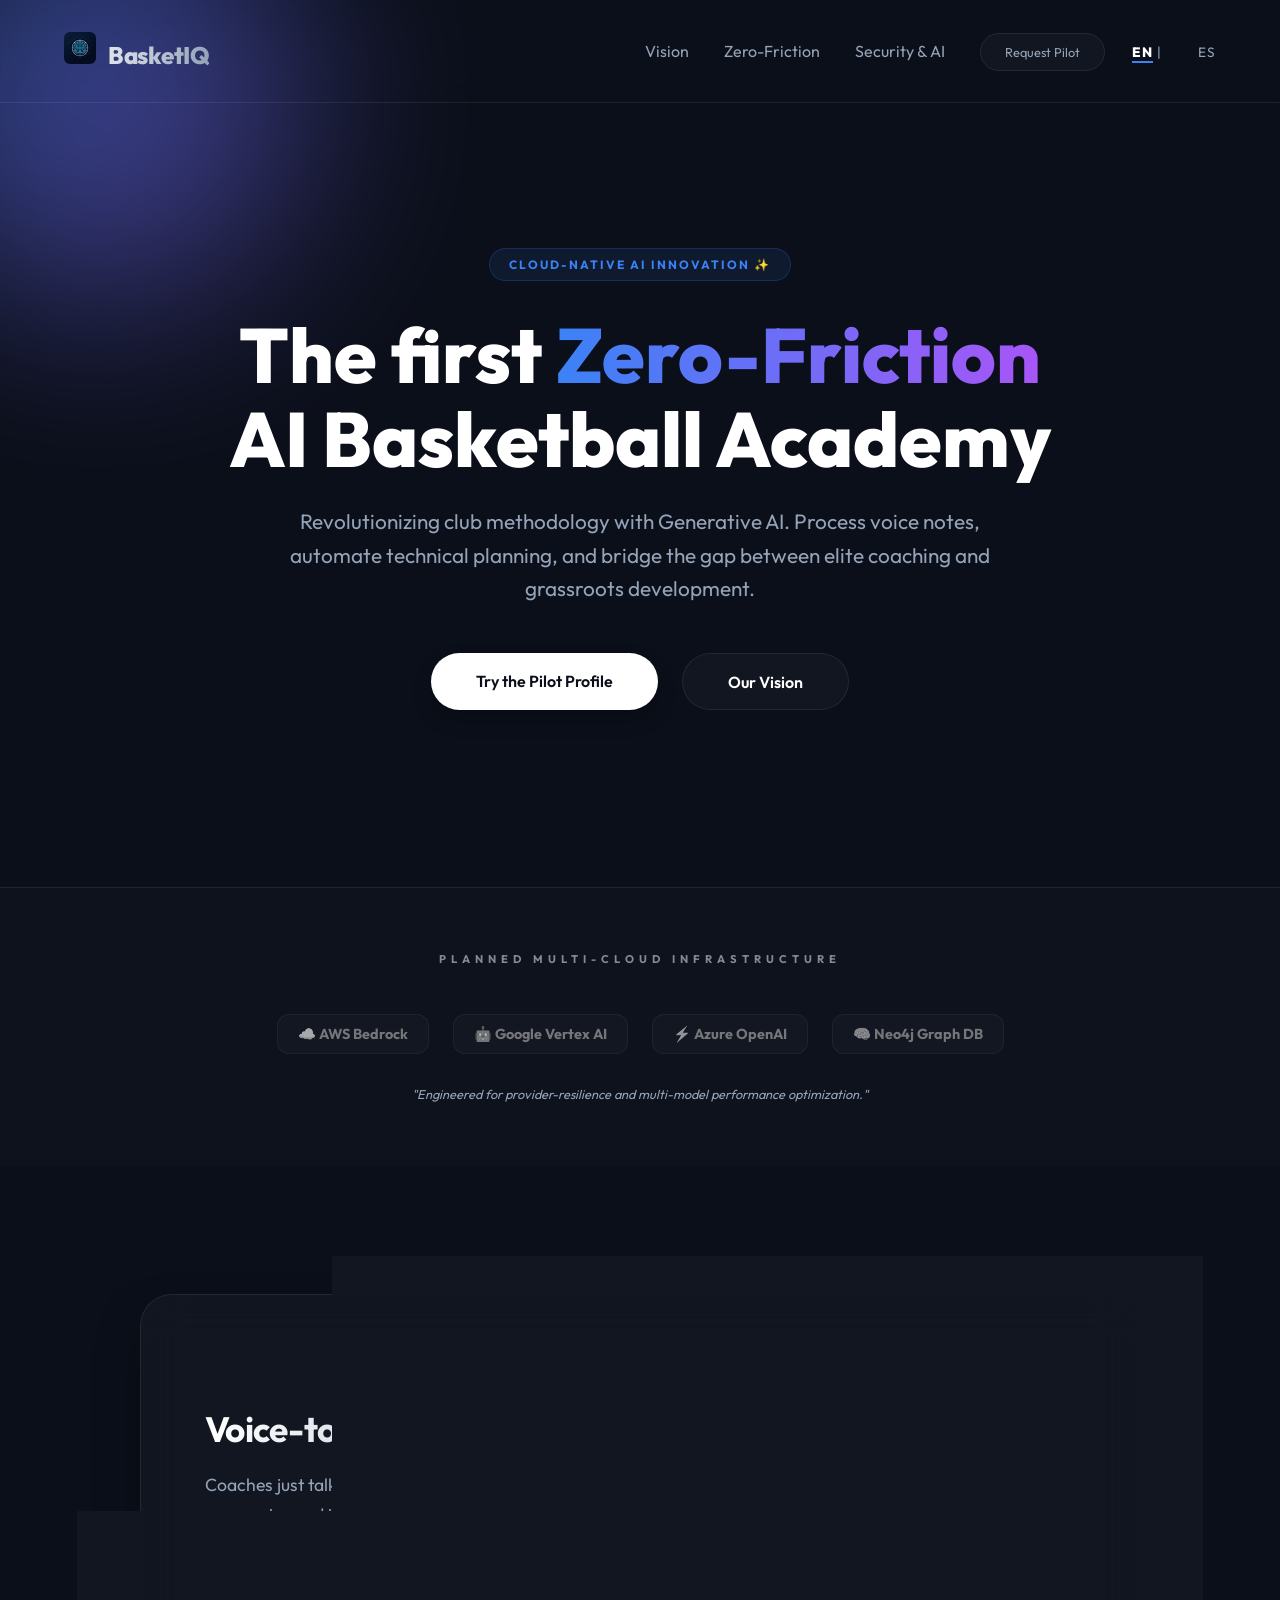
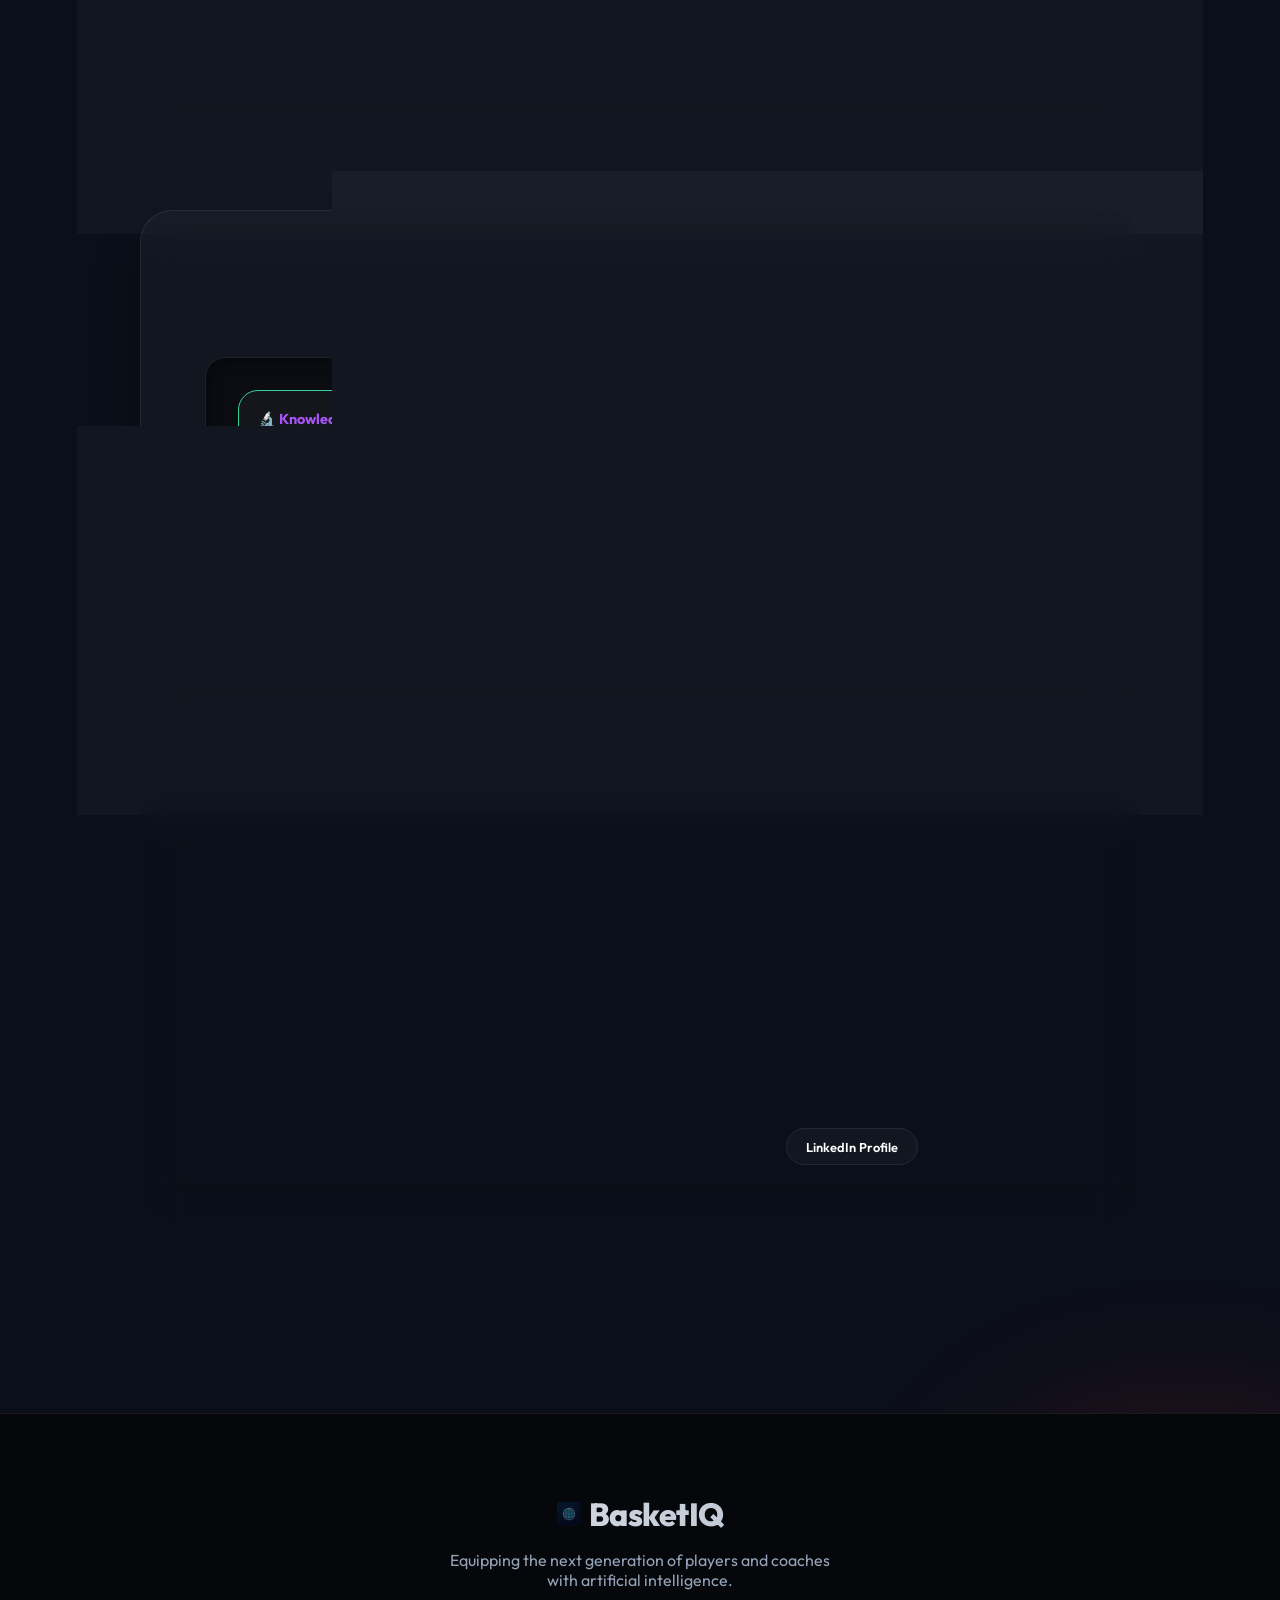
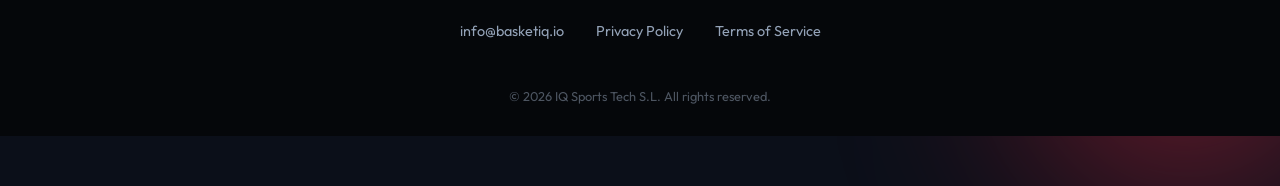
==== commit e74be336: "fix: multi-language layout alignment and route flattening" ====
--- a/index.html
+++ b/index.html
@@ -379,7 +379,10 @@
             <a href="#vision">Vision</a>
             <a href="#zero-friction">Zero-Friction</a>
             <a href="#security">Security & AI</a>
-            <a href="mailto:info@basketiq.io" class="btn btn-secondary" style="padding: 0.6rem 1.5rem; font-size: 0.8rem;">Request Pilot</a>
+            <a href="mailto:info@basketiq.io" class="btn btn-secondary" style="padding: 0.6rem 1.5rem; font-size: 0.8rem; margin-right: 1.5rem;">Request Pilot</a>
+            <span style="font-size: 0.85rem; letter-spacing: 1px; color: var(--text-muted);">
+                <span style="color: var(--text-main); font-weight: 800; border-bottom: 2px solid var(--accent-primary);">EN</span> | <a href="/es" style="color: var(--text-muted); text-decoration: none; transition: color 0.3s;" onmouseover="this.style.color='var(--text-main)'" onmouseout="this.style.color='var(--text-muted)'">ES</a>
+            </span>
         </div>
     </nav>
 
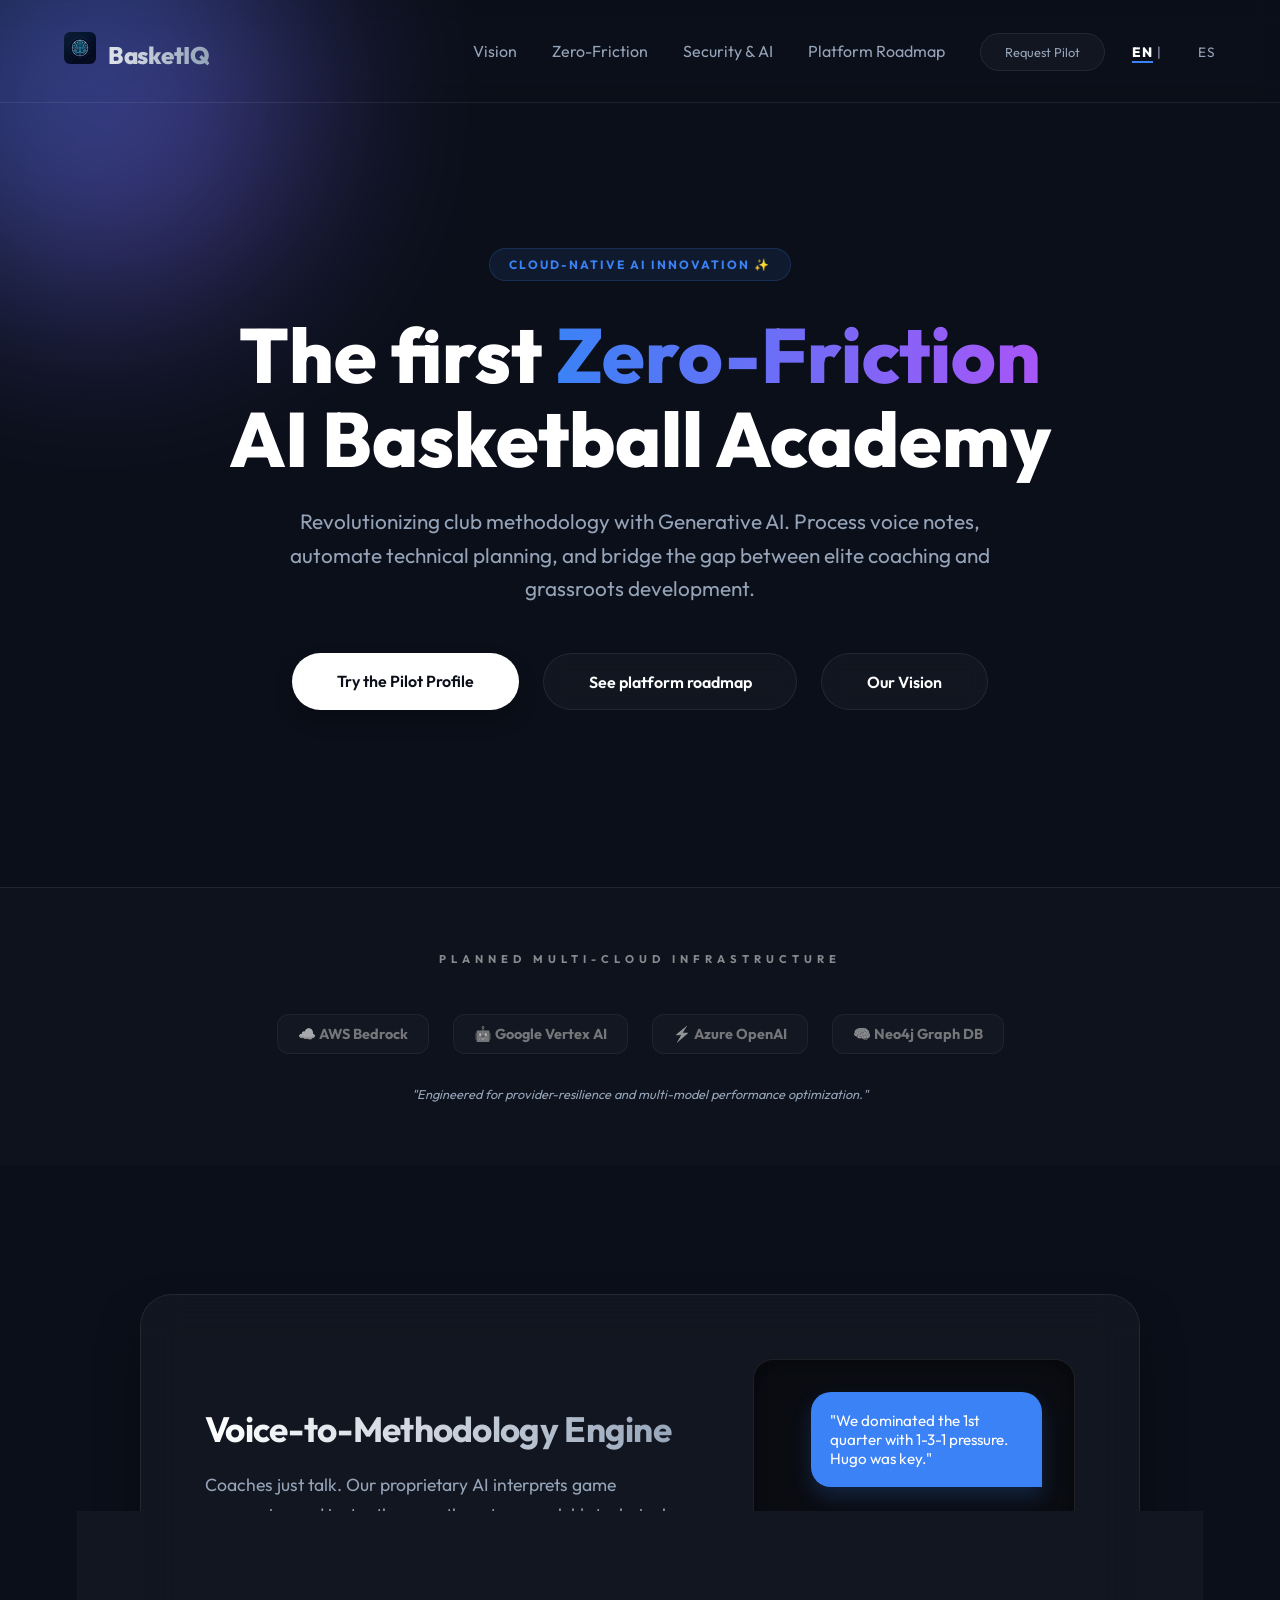
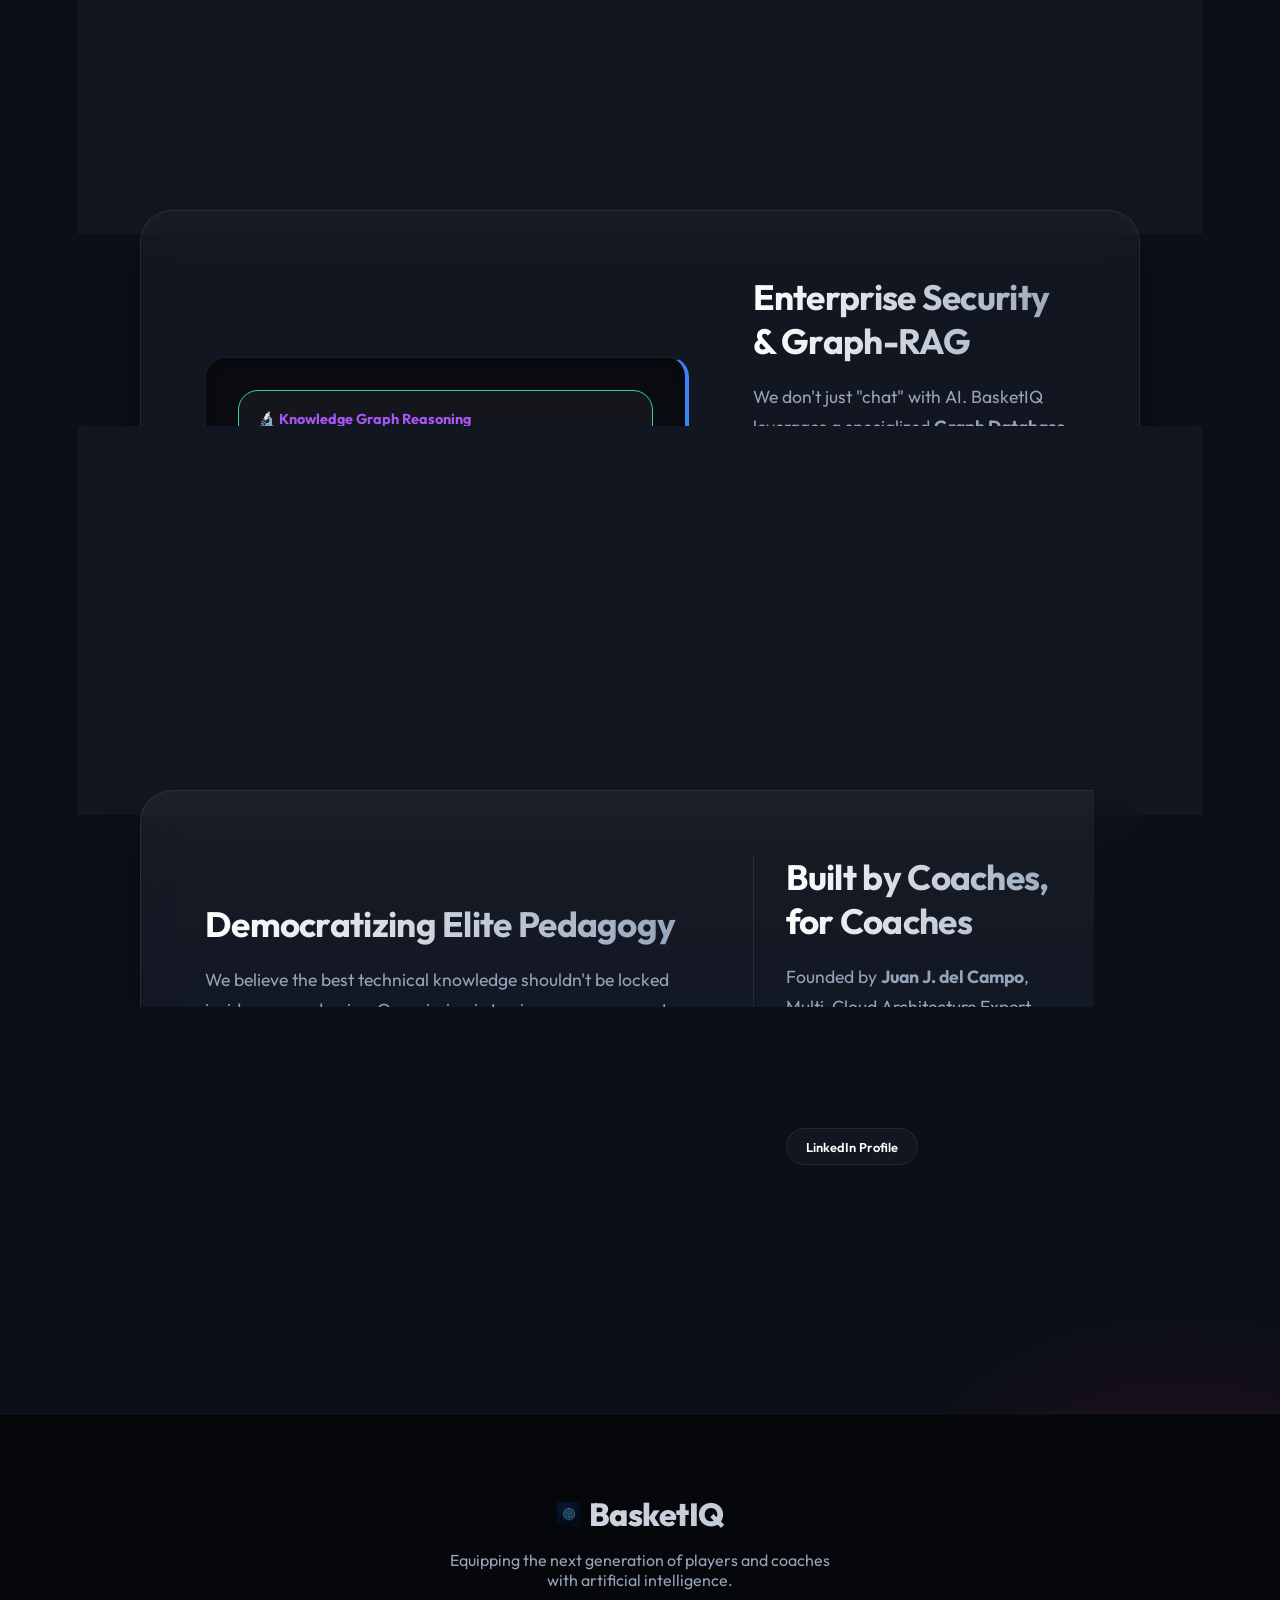
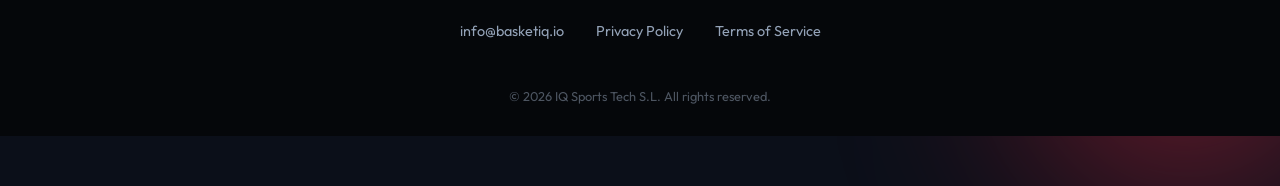
==== commit f96c7f25: "feat: add platform roadmap & timeline pitch (September 2026) - New interactive timeline pitch: proto" ====
--- a/index.html
+++ b/index.html
@@ -379,6 +379,7 @@
             <a href="#vision">Vision</a>
             <a href="#zero-friction">Zero-Friction</a>
             <a href="#security">Security & AI</a>
+            <a href="basketiq_timeline_plataforma_septiembre.html">Platform Roadmap</a>
             <a href="mailto:info@basketiq.io" class="btn btn-secondary" style="padding: 0.6rem 1.5rem; font-size: 0.8rem; margin-right: 1.5rem;">Request Pilot</a>
             <span style="font-size: 0.85rem; letter-spacing: 1px; color: var(--text-muted);">
                 <span style="color: var(--text-main); font-weight: 800; border-bottom: 2px solid var(--accent-primary);">EN</span> | <a href="/es" style="color: var(--text-muted); text-decoration: none; transition: color 0.3s;" onmouseover="this.style.color='var(--text-main)'" onmouseout="this.style.color='var(--text-muted)'">ES</a>
@@ -395,6 +396,7 @@
 
             <div class="cta-group">
                 <a href="mailto:ceo@basketiq.io" class="btn btn-primary">Try the Pilot Profile</a>
+                <a href="basketiq_timeline_plataforma_septiembre.html" class="btn btn-secondary">See platform roadmap</a>
                 <a href="#vision" class="btn btn-secondary">Our Vision</a>
             </div>
         </section>
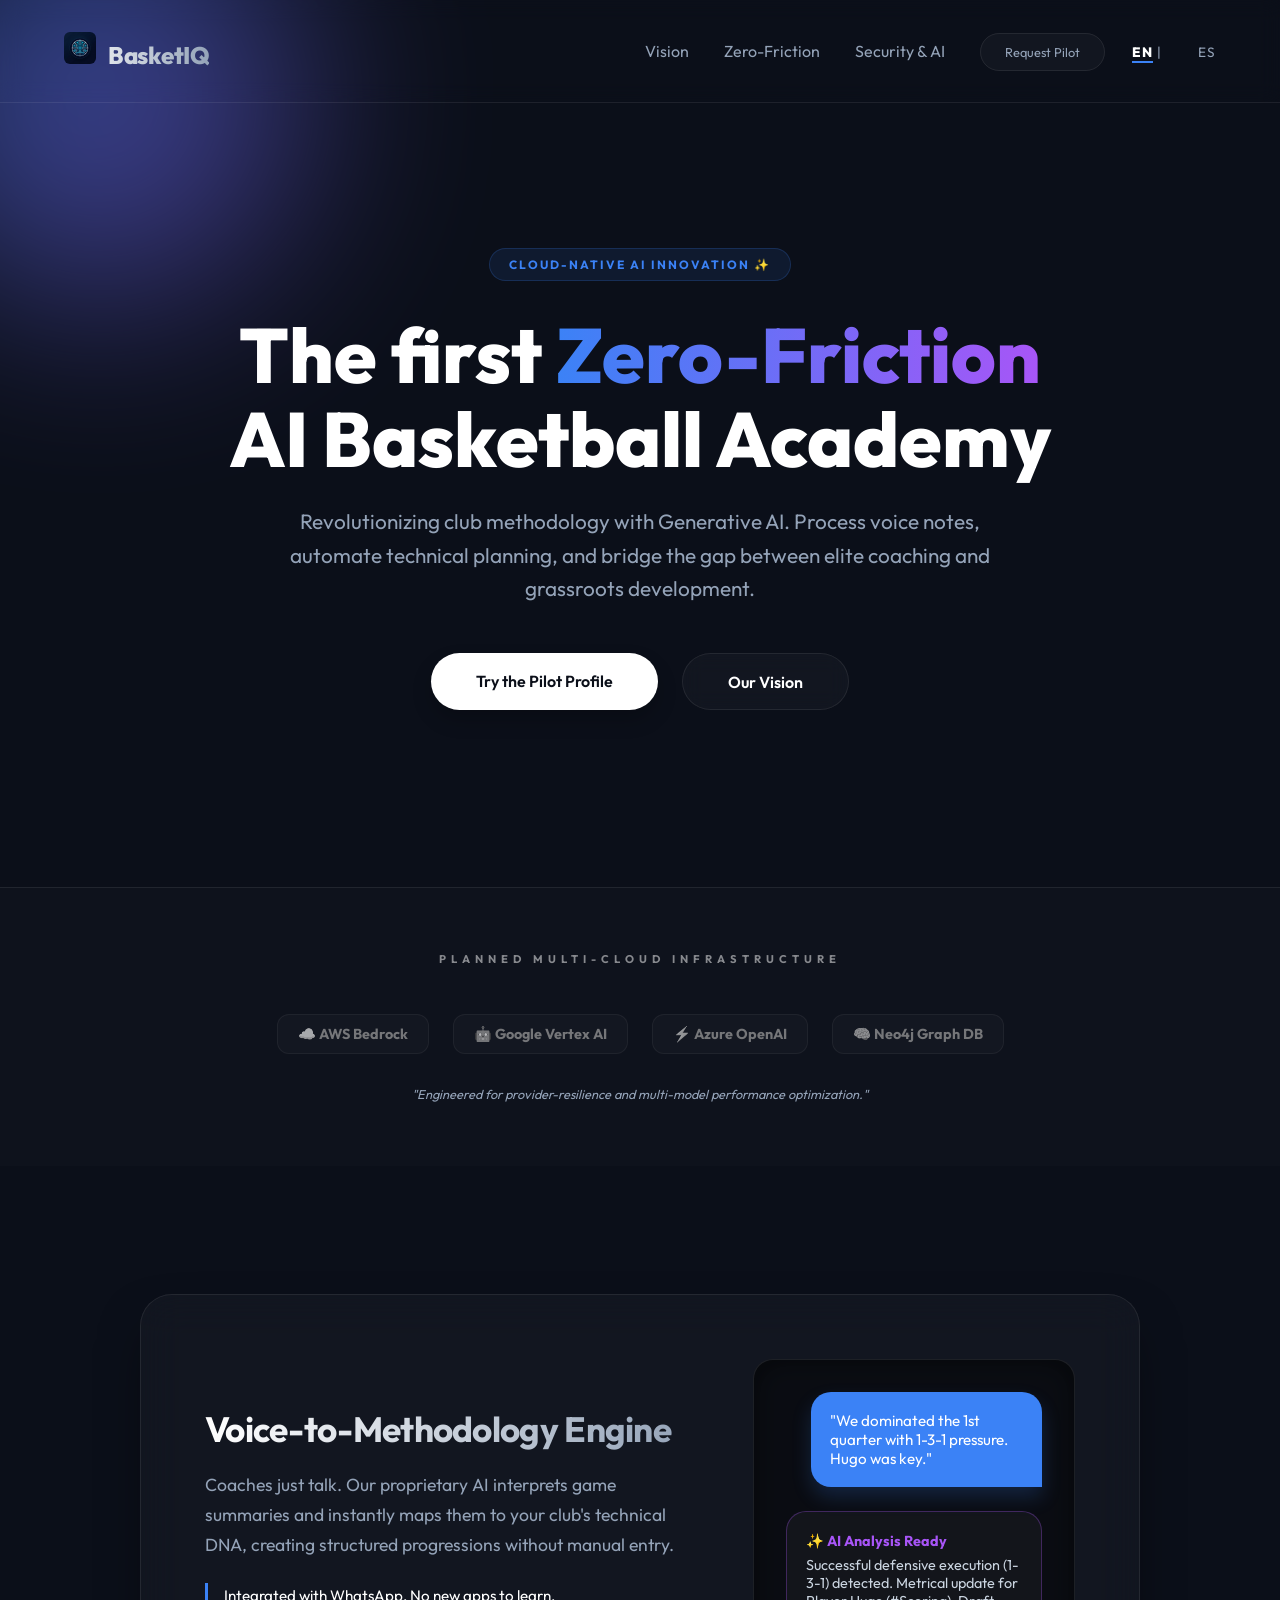
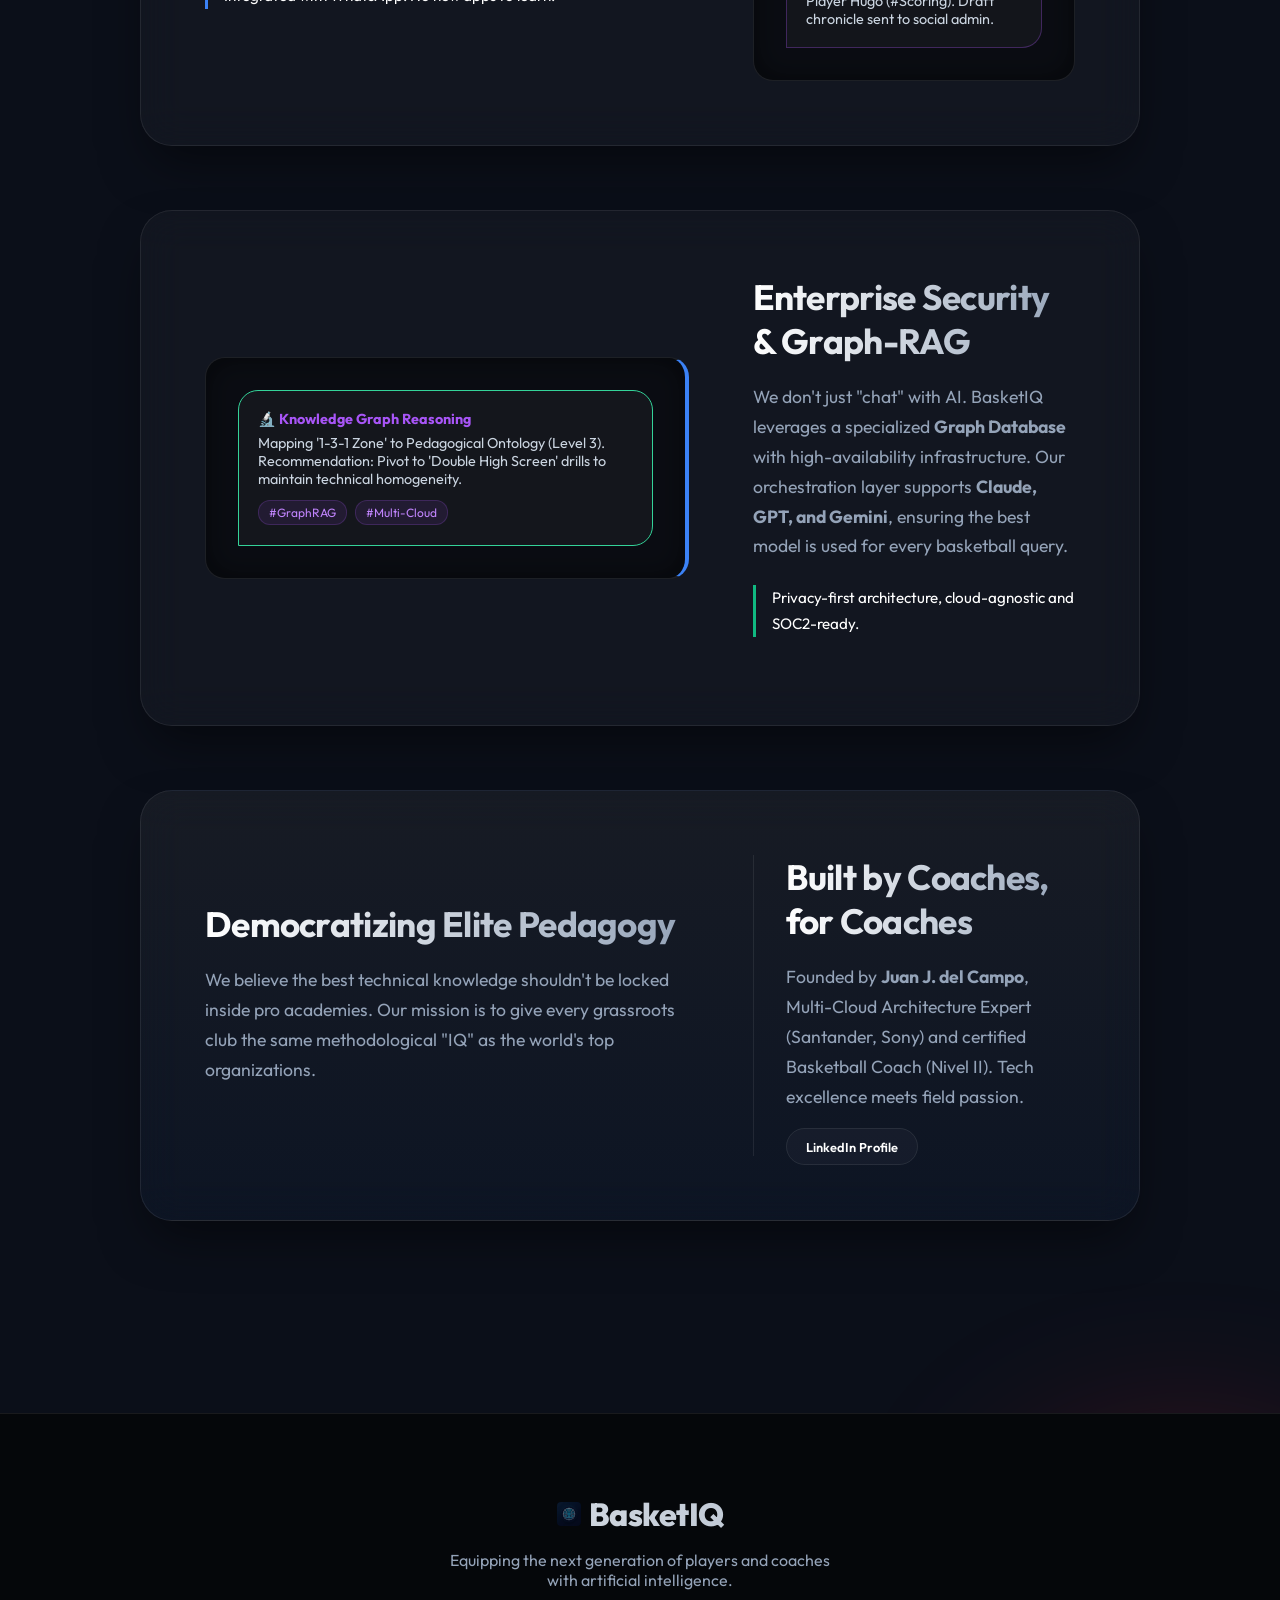
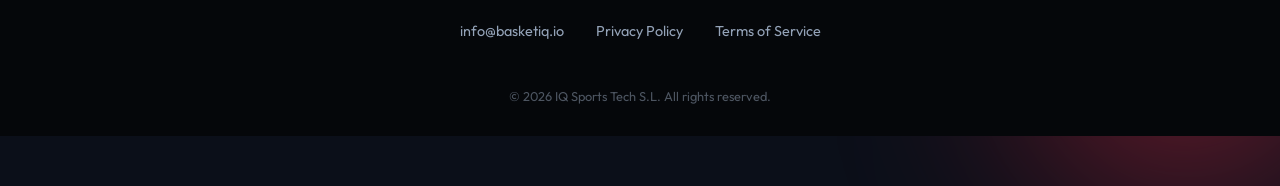
==== commit 38366d97: "feat(roadmap): rename to roadmap.html, add login gate & make it unlinked - Renamed basketiq_timeline" ====
--- a/index.html
+++ b/index.html
@@ -379,7 +379,6 @@
             <a href="#vision">Vision</a>
             <a href="#zero-friction">Zero-Friction</a>
             <a href="#security">Security & AI</a>
-            <a href="basketiq_timeline_plataforma_septiembre.html">Platform Roadmap</a>
             <a href="mailto:info@basketiq.io" class="btn btn-secondary" style="padding: 0.6rem 1.5rem; font-size: 0.8rem; margin-right: 1.5rem;">Request Pilot</a>
             <span style="font-size: 0.85rem; letter-spacing: 1px; color: var(--text-muted);">
                 <span style="color: var(--text-main); font-weight: 800; border-bottom: 2px solid var(--accent-primary);">EN</span> | <a href="/es" style="color: var(--text-muted); text-decoration: none; transition: color 0.3s;" onmouseover="this.style.color='var(--text-main)'" onmouseout="this.style.color='var(--text-muted)'">ES</a>
@@ -396,7 +395,6 @@
 
             <div class="cta-group">
                 <a href="mailto:ceo@basketiq.io" class="btn btn-primary">Try the Pilot Profile</a>
-                <a href="basketiq_timeline_plataforma_septiembre.html" class="btn btn-secondary">See platform roadmap</a>
                 <a href="#vision" class="btn btn-secondary">Our Vision</a>
             </div>
         </section>
